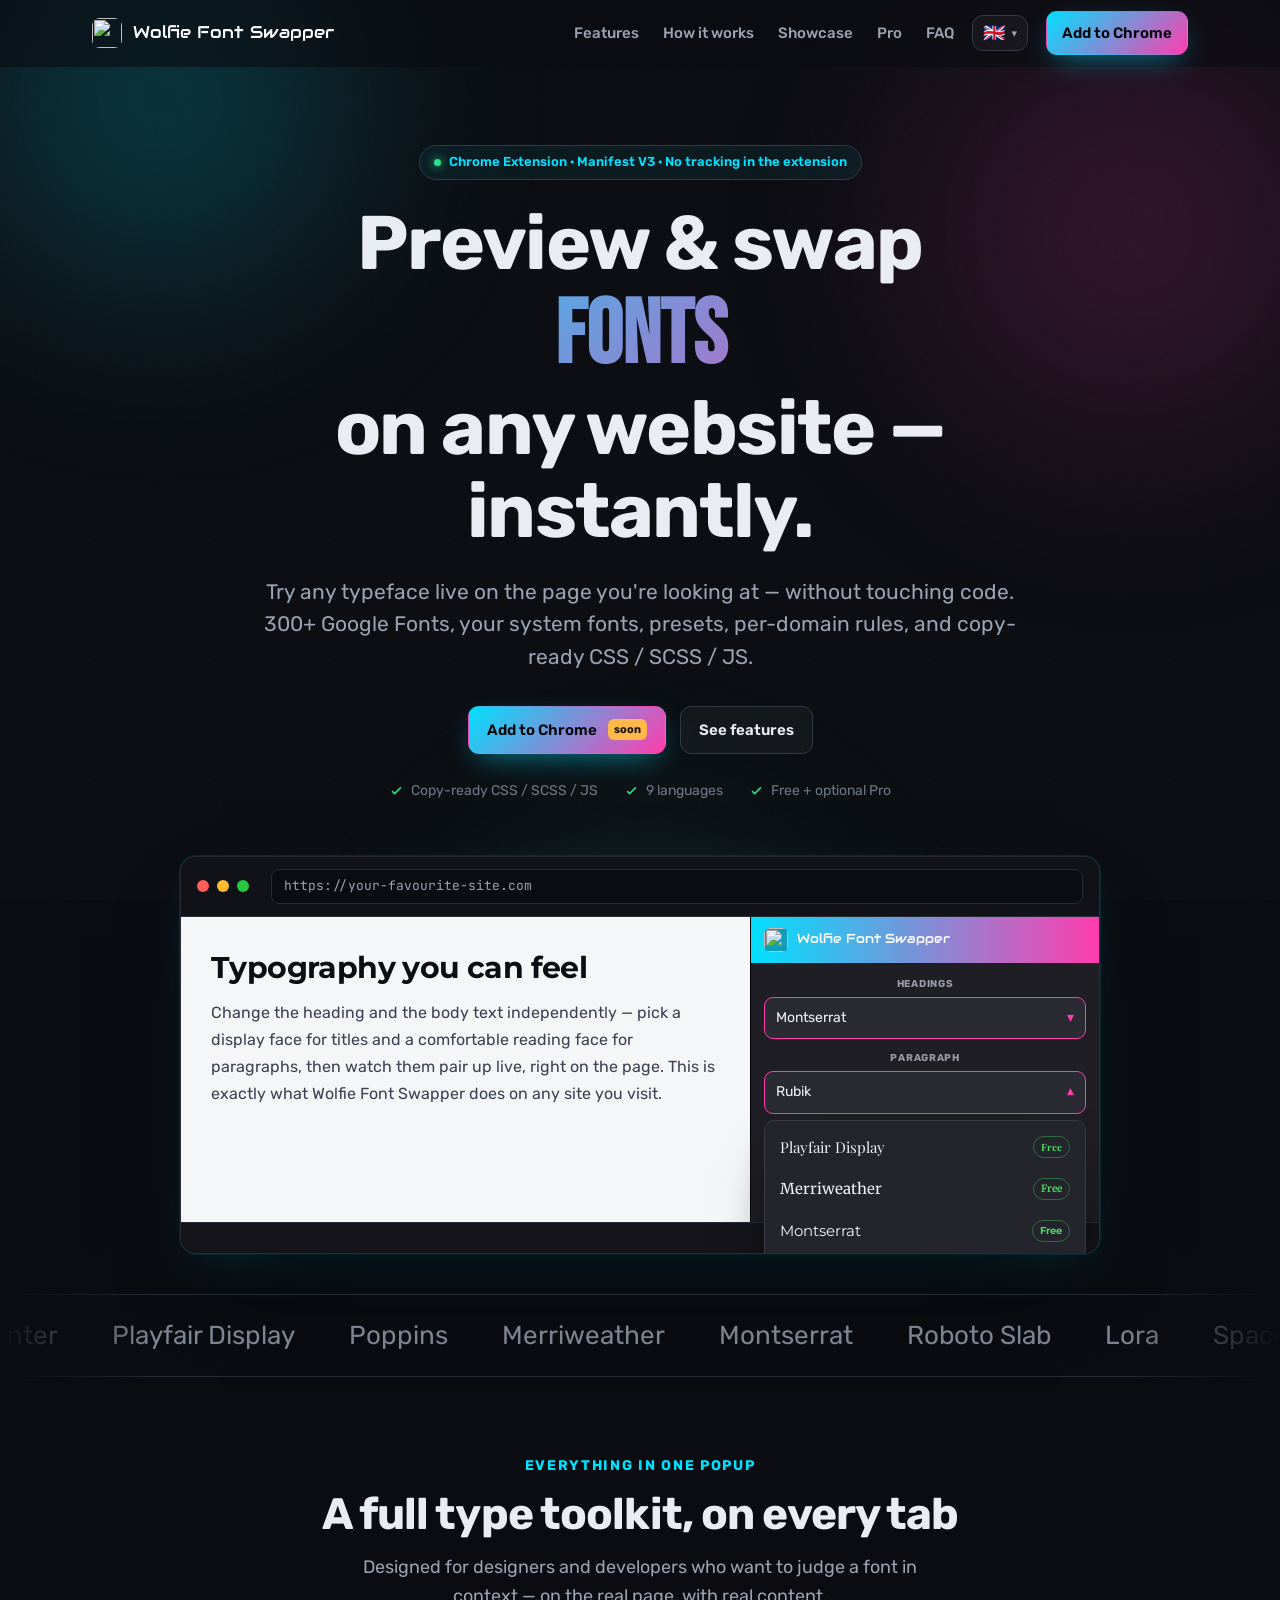
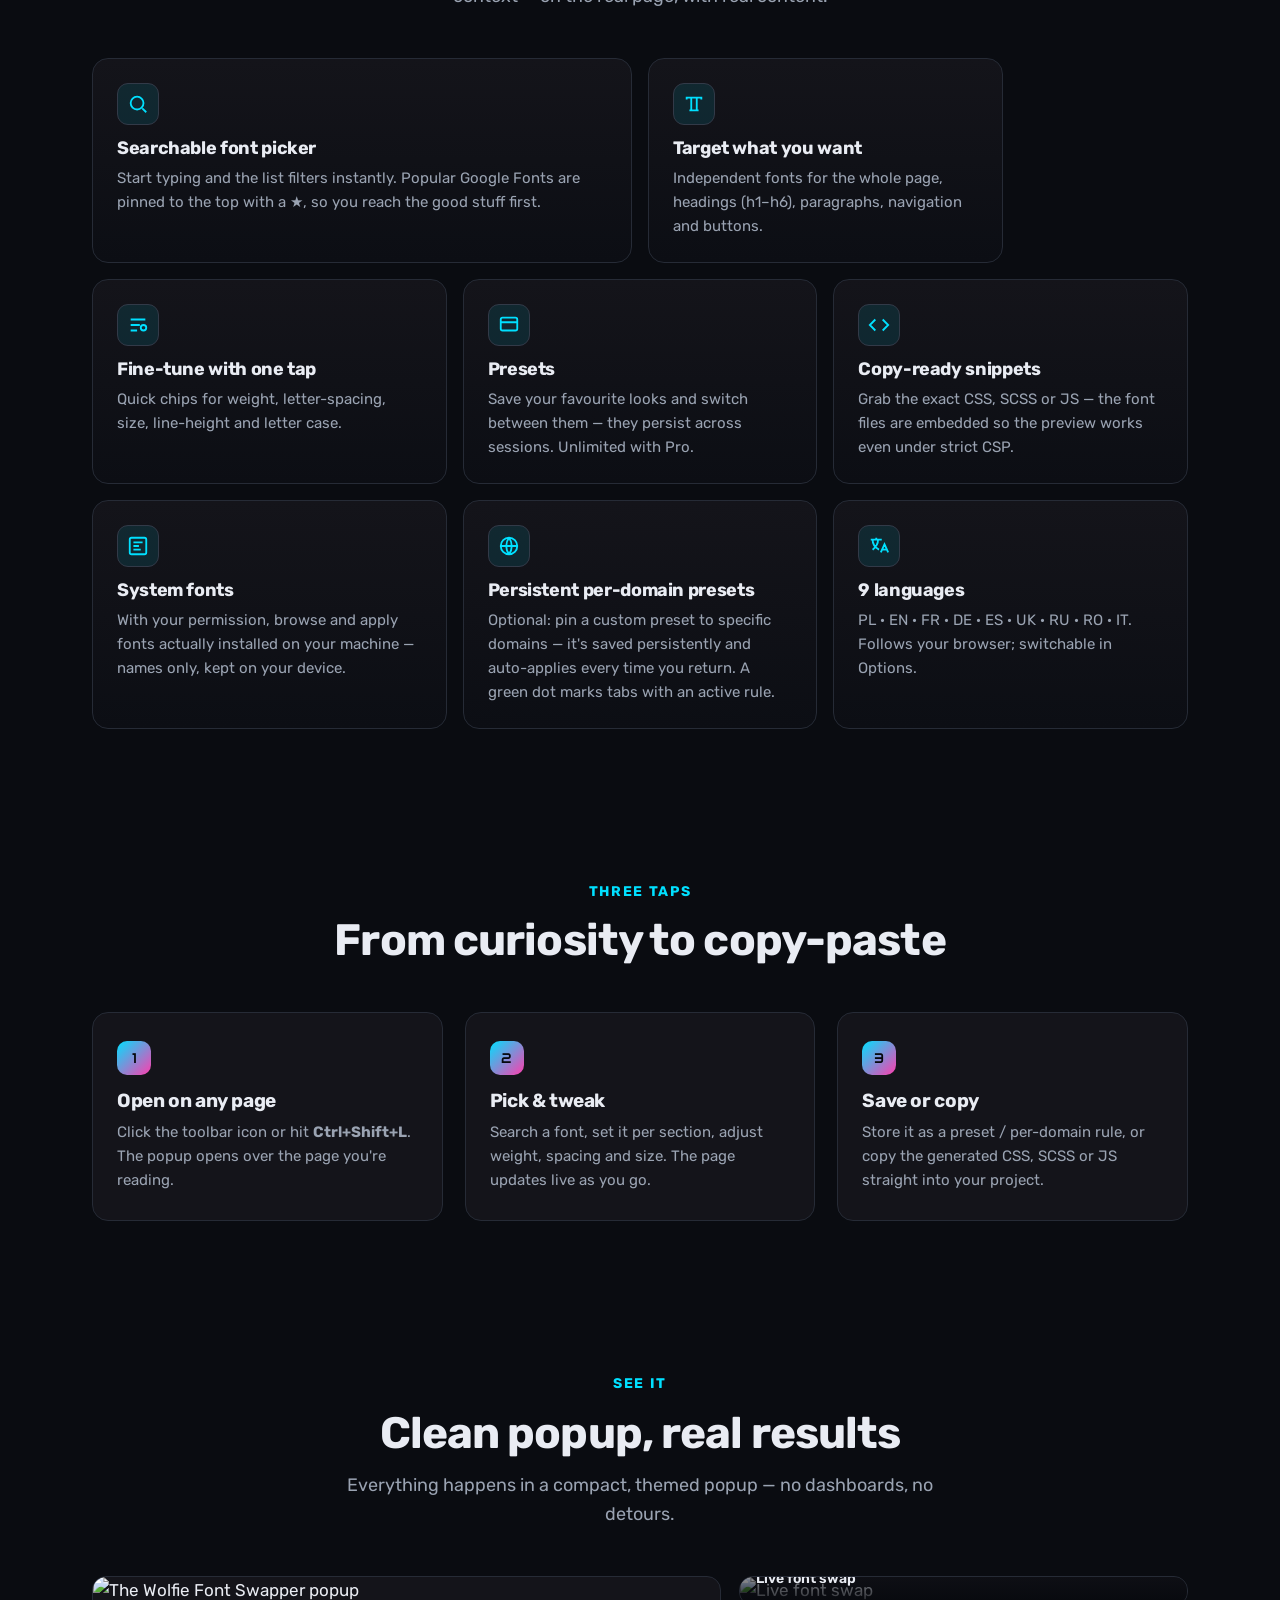
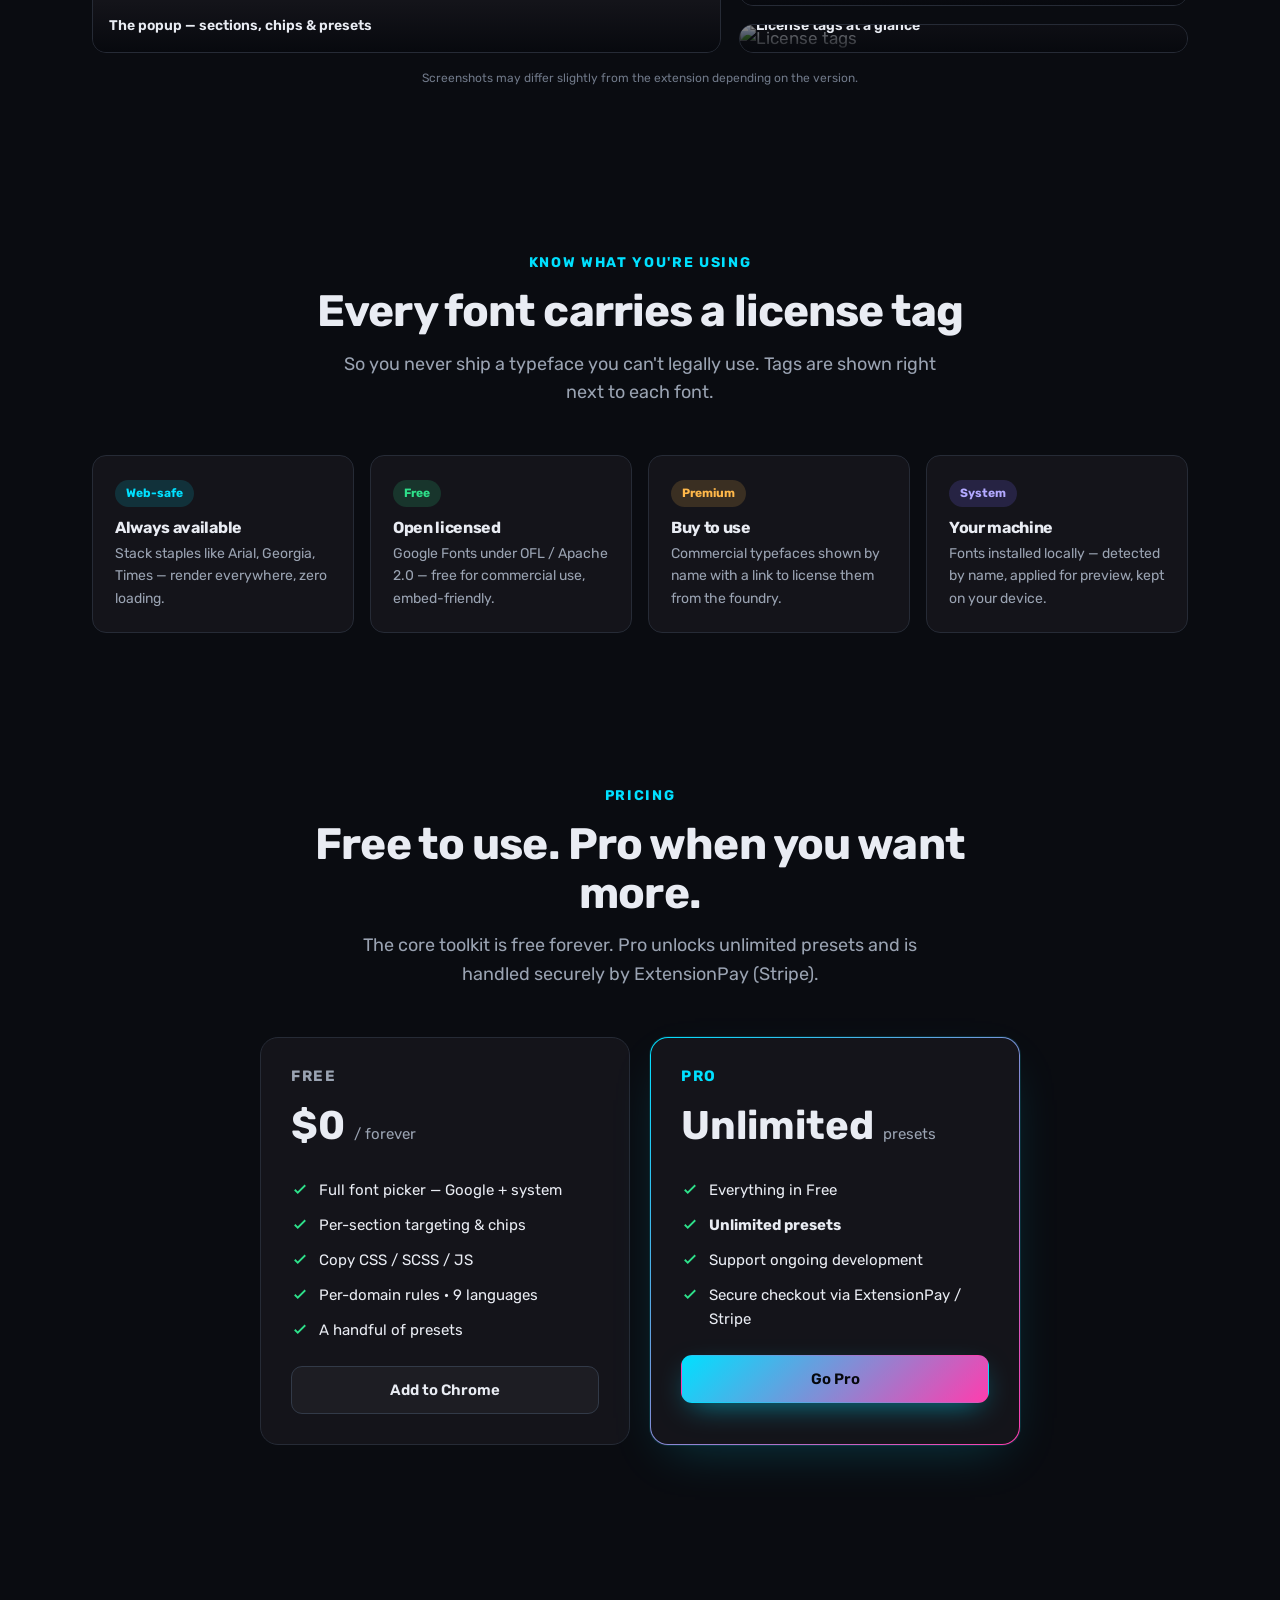
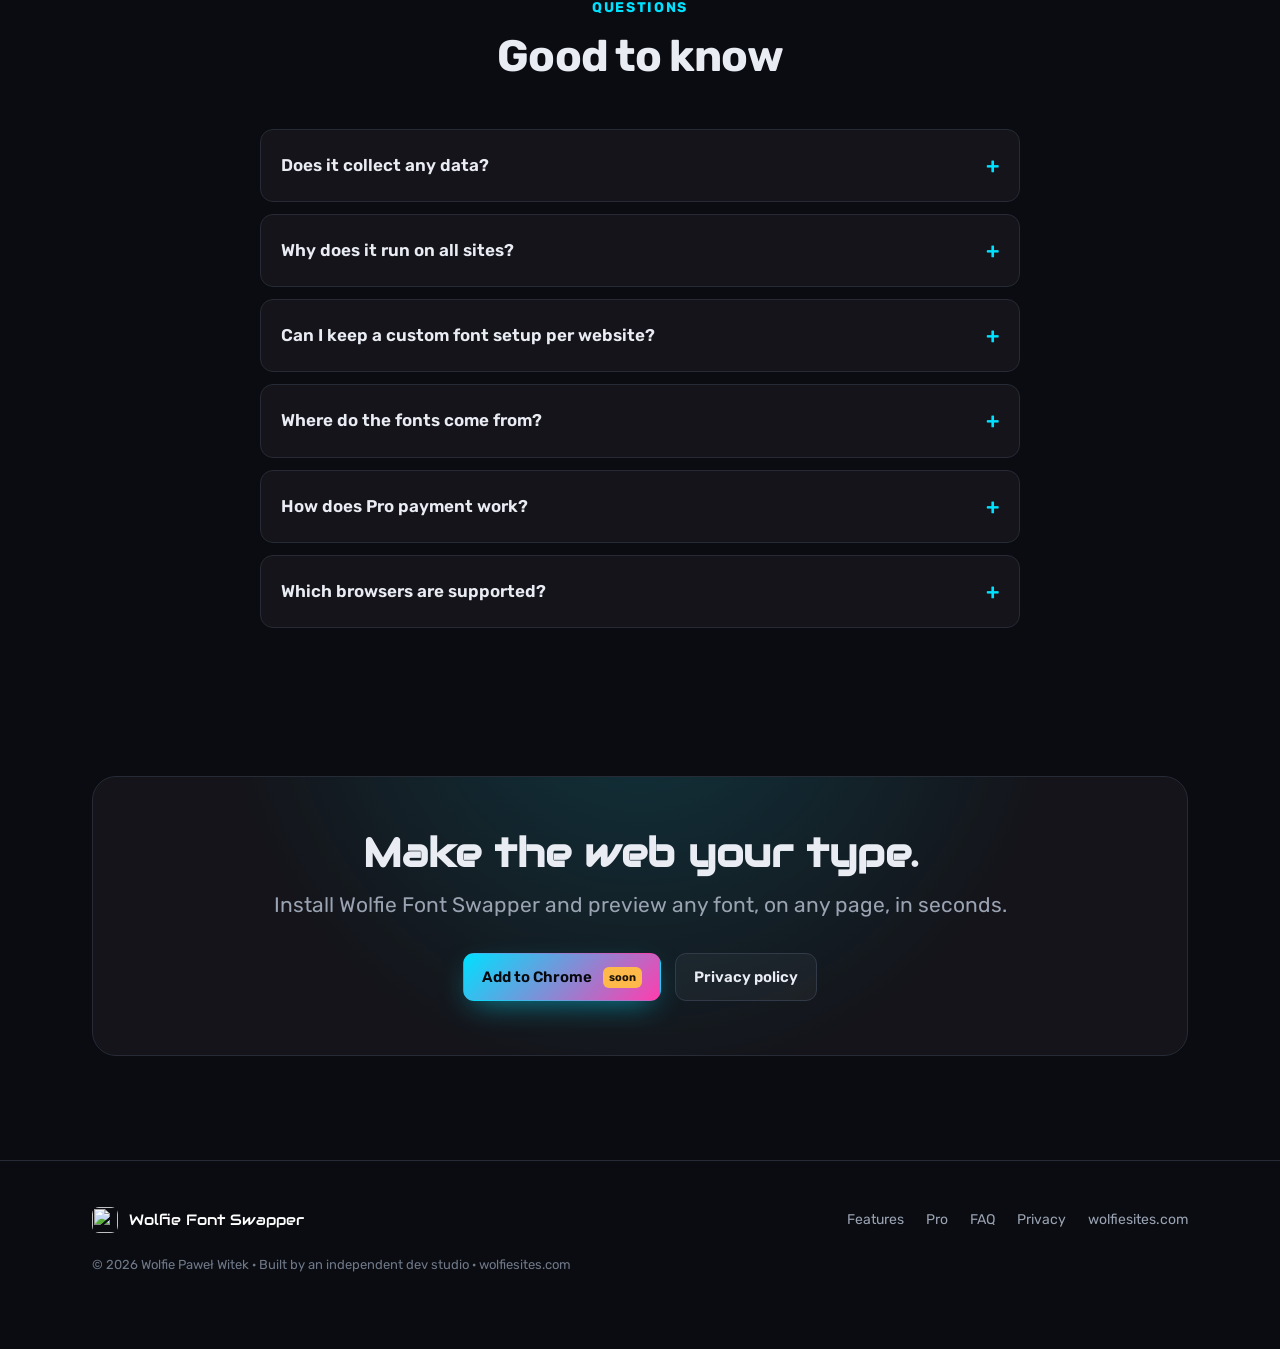
==== store/site/index.html @ 743997f7 "Strona wfs.wolfiesites.com: i18n 9 jezykow + SEO per-jezyk + policy i18n - store/site: foldery per-j" ====
<!doctype html>
<html lang="en">
<head>
<meta charset="utf-8">
<meta name="viewport" content="width=device-width, initial-scale=1">
<meta name="theme-color" content="#0a0c11">
<title>Wolfie Font Swapper — preview &amp; swap fonts on any page</title>
<meta name="description" content="A Chrome extension to preview and swap fonts live on any website — Google Fonts + system fonts, presets, per-domain rules, and copyable CSS/SCSS/JS. No tracking.">
<meta name="robots" content="index,follow">
<link rel="icon" href="/favicon.ico" sizes="any">
<link rel="icon" type="image/png" sizes="32x32" href="/favicon-32x32.png">
<link rel="icon" type="image/png" sizes="16x16" href="/favicon-16x16.png">
<link rel="apple-touch-icon" href="/apple-touch-icon.png">

<!-- Open Graph -->
<meta property="og:type" content="website">
<meta property="og:title" content="Wolfie Font Swapper — preview &amp; swap fonts on any page">
<meta property="og:description" content="A Chrome extension to preview and swap fonts live on any website — Google Fonts + system fonts, presets, per-domain rules, and copyable CSS/SCSS/JS. No tracking.">
<meta property="og:image" content="/assets/shot-popup.png">
<meta property="og:url" content="https://wfs.wolfiesites.com/">

<link rel="preconnect" href="https://fonts.googleapis.com">
<link rel="preconnect" href="https://fonts.gstatic.com" crossorigin>
<link href="https://fonts.googleapis.com/css2?family=Audiowide&family=Rubik:wght@300;400;500;600;700&family=JetBrains+Mono:wght@400;600&family=Playfair+Display:ital,wght@0,600;1,600&family=Montserrat:wght@600&family=Poppins:wght@600&family=Bebas+Neue&family=Lobster&family=Merriweather:ital@1&family=Space+Grotesk:wght@600&display=swap" rel="stylesheet">

<style>
:root{
  --bg:#0a0c11; --bg2:#0c0e14; --surface:#14141a; --surface2:#181b22;
  --border:#262b36; --border2:#323a48;
  --text:#e9ecf3; --muted:#9aa3b2; --muted2:#6f7888;
  --cyan:#00e0ff; --pink:#ff3dae; --violet:#7a6cff; --green:#2ee08a; --amber:#ffb84a; --red:#ff6b6b;
  --radius:16px; --maxw:1140px;
  --glow:0 0 0 1px rgba(0,224,255,.12), 0 18px 50px -20px rgba(0,224,255,.25);
}
*{box-sizing:border-box}
html{scroll-behavior:smooth}
body{
  margin:0; background:var(--bg); color:var(--text);
  font-family:"Rubik","Segoe UI",system-ui,sans-serif; font-size:17px; line-height:1.6;
  -webkit-font-smoothing:antialiased; overflow-x:hidden;
}
a{color:var(--cyan); text-decoration:none}
h1,h2,h3{line-height:1.1; margin:0; letter-spacing:-.02em}
.display{font-family:"Audiowide","Rubik",system-ui,sans-serif; letter-spacing:0}
.wrap{max-width:var(--maxw); margin:0 auto; padding:0 22px}
.muted{color:var(--muted)}
.center{text-align:center}

/* animated background */
.bg-fx{position:fixed; inset:0; z-index:-2; overflow:hidden; pointer-events:none}
.blob{position:absolute; border-radius:50%; filter:blur(90px); opacity:.5; animation:float 18s ease-in-out infinite}
.blob.a{width:560px;height:560px;background:radial-gradient(circle,rgba(0,224,255,.55),transparent 70%);top:-180px;left:-120px}
.blob.b{width:620px;height:620px;background:radial-gradient(circle,rgba(255,61,174,.45),transparent 70%);top:-80px;right:-160px;animation-delay:-6s}
.blob.c{width:520px;height:520px;background:radial-gradient(circle,rgba(46,224,138,.32),transparent 70%);top:760px;left:30%;animation-delay:-11s}
@keyframes float{0%,100%{transform:translate(0,0) scale(1)}33%{transform:translate(40px,30px) scale(1.08)}66%{transform:translate(-30px,20px) scale(.95)}}
.grain{position:fixed;inset:0;z-index:-1;pointer-events:none;opacity:.035;
  background-image:url("data:image/svg+xml,%3Csvg xmlns='http://www.w3.org/2000/svg' width='120' height='120'%3E%3Cfilter id='n'%3E%3CfeTurbulence type='fractalNoise' baseFrequency='.85' numOctaves='3'/%3E%3C/filter%3E%3Crect width='100%25' height='100%25' filter='url(%23n)'/%3E%3C/svg%3E")}

/* nav */
header.nav{position:sticky;top:0;z-index:50;backdrop-filter:blur(14px);
  background:rgba(10,12,17,.6);border-bottom:1px solid transparent;transition:border-color .3s,background .3s}
header.nav.scrolled{border-color:var(--border);background:rgba(10,12,17,.82)}
.nav-in{display:flex;align-items:center;gap:18px;height:66px}
.brand{display:flex;align-items:center;gap:11px;font-family:"Audiowide";font-size:17px;color:#fff}
.brand img{width:30px;height:30px;border-radius:8px}
.nav-links{display:flex;gap:24px;margin-left:auto}
.nav-links a{color:var(--muted);font-size:15px;font-weight:500;transition:color .2s}
.nav-links a:hover{color:#fff}
.btn{display:inline-flex;align-items:center;gap:9px;border-radius:11px;padding:11px 18px;font:inherit;
  font-weight:600;font-size:15px;cursor:pointer;border:1px solid transparent;transition:transform .15s,box-shadow .2s,background .2s;white-space:nowrap}
.btn:active{transform:translateY(1px)}
.btn-primary{background:linear-gradient(135deg,var(--cyan),var(--pink));color:#06080d;
  box-shadow:0 10px 30px -10px rgba(0,224,255,.6)}
.btn-primary:hover{box-shadow:0 14px 38px -10px rgba(0,224,255,.85);transform:translateY(-1px)}
.btn-ghost{background:rgba(255,255,255,.04);border-color:var(--border2);color:var(--text)}
.btn-ghost:hover{background:rgba(255,255,255,.08);border-color:var(--cyan)}
.nav .btn{padding:9px 15px}
@media(max-width:780px){.nav-links{display:none}}

/* hero */
.hero{padding:78px 0 40px;text-align:center}
.pill{display:inline-flex;align-items:center;gap:8px;border:1px solid var(--border2);
  background:rgba(0,224,255,.06);color:var(--cyan);border-radius:999px;padding:6px 14px;font-size:13px;font-weight:600}
.pill .dot{width:7px;height:7px;border-radius:50%;background:var(--green);box-shadow:0 0 10px var(--green)}
h1.title{font-size:clamp(38px,7vw,76px);font-weight:700;margin:22px auto 0;max-width:16ch}
.swap{display:block;background:linear-gradient(135deg,var(--cyan),var(--pink));
  -webkit-background-clip:text;background-clip:text;color:transparent;
  transition:opacity .25s,transform .25s;line-height:1.05;min-height:1.05em;
  font-size:1.18em;padding:.04em 0}
.swap.out{opacity:0;transform:translateY(8px)}
.lead{font-size:clamp(17px,2.3vw,21px);color:var(--muted);max-width:60ch;margin:22px auto 0;line-height:1.55}
.cta-row{display:flex;gap:14px;justify-content:center;flex-wrap:wrap;margin-top:32px}
.trust{display:flex;gap:8px 26px;justify-content:center;flex-wrap:wrap;margin-top:26px;color:var(--muted2);font-size:14px}
.trust span{display:inline-flex;align-items:center;gap:7px}
.trust svg{width:15px;height:15px;color:var(--green)}
.soon{font-size:11px;font-weight:700;background:var(--amber);color:#1a1206;border-radius:6px;padding:2px 6px;margin-left:2px}

/* browser mockup */
.mock{max-width:920px;margin:54px auto 0;border:1px solid var(--border);border-radius:16px;overflow:hidden;
  background:var(--surface);box-shadow:0 40px 90px -40px rgba(0,0,0,.9), var(--glow)}
.mock-bar{display:flex;align-items:center;gap:8px;padding:12px 16px;background:#101218;border-bottom:1px solid var(--border)}
.mock-bar i{width:12px;height:12px;border-radius:50%;display:inline-block}
.mock-bar i:nth-child(1){background:#ff5f57}.mock-bar i:nth-child(2){background:#febc2e}.mock-bar i:nth-child(3){background:#28c840}
.mock-bar .url{margin-left:14px;flex:1;background:#0a0c11;border:1px solid var(--border);border-radius:8px;
  padding:6px 12px;color:var(--muted);font-size:13px;font-family:"JetBrains Mono",monospace;text-align:left}
.mock img{display:block;width:100%;height:auto}

/* sections */
section{padding:74px 0;position:relative}
.eyebrow{color:var(--cyan);font-weight:700;font-size:14px;letter-spacing:.12em;text-transform:uppercase}
.h2{font-size:clamp(28px,4.4vw,44px);font-weight:700;margin-top:12px}
.sub{color:var(--muted);font-size:18px;max-width:56ch;margin:14px auto 0}
.sec-head{text-align:center;max-width:720px;margin:0 auto 48px}

/* marquee */
.marquee{overflow:hidden;border-block:1px solid var(--border);padding:20px 0;
  -webkit-mask-image:linear-gradient(90deg,transparent,#000 12%,#000 88%,transparent);mask-image:linear-gradient(90deg,transparent,#000 12%,#000 88%,transparent)}
.marquee-track{display:flex;gap:54px;width:max-content;animation:scroll 32s linear infinite}
.marquee:hover .marquee-track{animation-play-state:paused}
.marquee-track span{font-size:26px;color:var(--muted);white-space:nowrap;opacity:.8}
@keyframes scroll{to{transform:translateX(-50%)}}

/* bento */
.bento{display:grid;grid-template-columns:repeat(6,1fr);gap:16px}
.card{background:linear-gradient(180deg,var(--surface),var(--bg2));border:1px solid var(--border);
  border-radius:var(--radius);padding:24px;position:relative;overflow:hidden;transition:border-color .25s,transform .25s}
.card::before{content:"";position:absolute;inset:0;border-radius:inherit;opacity:0;transition:opacity .3s;
  background:radial-gradient(380px circle at var(--mx,50%) var(--my,50%),rgba(0,224,255,.10),transparent 60%)}
.card:hover{border-color:var(--border2);transform:translateY(-3px)}
.card:hover::before{opacity:1}
.card .ic{width:42px;height:42px;border-radius:11px;display:flex;align-items:center;justify-content:center;
  background:rgba(0,224,255,.10);border:1px solid var(--border2);margin-bottom:14px}
.card .ic svg{width:22px;height:22px;color:var(--cyan)}
.card h3{font-size:18px;margin-bottom:7px}
.card p{color:var(--muted);font-size:15px;margin:0}
.card.lg{grid-column:span 3}.card.md{grid-column:span 2}.card.sm{grid-column:span 2}
@media(max-width:900px){.bento{grid-template-columns:repeat(2,1fr)}.card.lg,.card.md,.card.sm{grid-column:span 1}}
@media(max-width:560px){.bento{grid-template-columns:1fr}.card.lg,.card.md,.card.sm{grid-column:span 1}}

/* steps */
.steps{display:grid;grid-template-columns:repeat(3,1fr);gap:22px;counter-reset:s}
.step{background:var(--surface);border:1px solid var(--border);border-radius:var(--radius);padding:28px 24px;position:relative}
.step .n{font-family:"Audiowide";font-size:14px;color:#06080d;background:linear-gradient(135deg,var(--cyan),var(--pink));
  width:34px;height:34px;border-radius:10px;display:flex;align-items:center;justify-content:center;margin-bottom:16px}
.step h3{font-size:19px;margin-bottom:8px}.step p{color:var(--muted);margin:0;font-size:15px}
@media(max-width:780px){.steps{grid-template-columns:1fr}}

/* showcase */
.gallery{display:grid;grid-template-columns:1.4fr 1fr;gap:18px}
.shot{border:1px solid var(--border);border-radius:14px;overflow:hidden;background:var(--surface);position:relative;cursor:zoom-in}
.shot img{display:block;width:100%;height:100%;object-fit:cover;transition:transform .5s}
.shot:hover img{transform:scale(1.03)}
.shot .cap{position:absolute;left:0;right:0;bottom:0;padding:14px 16px;font-size:14px;font-weight:600;
  background:linear-gradient(0deg,rgba(6,8,13,.92),transparent)}
.gal-col{display:grid;gap:18px}
@media(max-width:780px){.gallery{grid-template-columns:1fr}}

/* interactive hero demo: page (left) + faux extension popup (right) */
.demo2{display:grid;grid-template-columns:1.55fr .95fr;background:#fff;min-height:300px}
.demo-page{background:#f5f6f8;color:#11131a;padding:34px 30px;text-align:left}
.demo-h{font-size:30px;line-height:1.16;margin:0 0 13px;color:#0c0e14;transition:font-family .2s ease}
.demo-p{font-size:16px;line-height:1.7;color:#3a4150;margin:0;transition:font-family .2s ease}
/* faux popup — extension palette (pink #ff3dae primary + cyan) */
.demo-pop{--pp:#ff3dae;--pc:#00e0ff;background:#1e1e24;color:#f2f2f5;display:flex;flex-direction:column;border-left:1px solid #000}
.dp-head{display:flex;align-items:center;gap:9px;font-family:"Audiowide",sans-serif;font-size:13px;color:#fff;
  padding:11px 13px;background:linear-gradient(90deg,var(--pc),var(--pp))}
.dp-head img{width:24px;height:24px;border-radius:6px;background:rgba(0,0,0,.25)}
.dp-body{padding:13px;display:grid;gap:11px}
.dp-field{display:grid;gap:5px}
.dp-label{font-size:10px;font-weight:700;letter-spacing:.07em;color:#9a9aa8;text-transform:uppercase}
.dd{position:relative}
.dd-btn{width:100%;display:flex;align-items:center;justify-content:space-between;gap:8px;background:#2a2a33;
  border:1px solid var(--pp);color:#f2f2f5;border-radius:9px;padding:9px 11px;font:inherit;font-size:14px;cursor:pointer;text-align:left}
.dd-chev{color:var(--pp);transition:transform .28s ease;flex:none}
.dd.open .dd-chev{transform:rotate(180deg)}
.dd-list{position:absolute;left:0;right:0;top:calc(100% + 6px);z-index:6;list-style:none;margin:0;padding:5px;
  background:#24242c;border:1px solid #3c3c47;border-radius:10px;max-height:0;opacity:0;overflow:hidden;
  transform:translateY(-6px) scaleY(.96);transform-origin:top;
  transition:max-height .32s cubic-bezier(.2,.7,.2,1),opacity .22s ease,transform .28s cubic-bezier(.2,.7,.2,1);
  pointer-events:none;box-shadow:0 24px 50px -20px #000}
.dd.open .dd-list{max-height:268px;opacity:1;transform:none;overflow:auto;pointer-events:auto}
.dd-item{display:flex;align-items:center;justify-content:space-between;gap:8px;padding:8px 9px;border-radius:7px;
  font-size:15px;color:#f2f2f5;cursor:pointer;border:1px solid transparent;transition:background .15s,border-color .15s}
.dd-item:hover{background:#2f2f39}
.dd-item.sel{border-color:var(--pp);background:#321f2a}
.dd-tag{font-size:10px;font-weight:700;border-radius:999px;padding:2px 7px;border:1px solid;flex:none}
.dd-tag.free,.dd-tag.websafe{color:#4cd964;border-color:#2e6b3e}
.dd-tag.premium,.dd-tag.system{color:#ffb84a;border-color:#6a5a1e}
.dp-chips{display:flex;gap:6px;flex-wrap:wrap}
.dp-chip{font-size:12px;color:#9a9aa8;background:#34343f;border:1px solid #3c3c47;border-radius:12px;padding:4px 10px}
.dp-chip.on{color:var(--pp);border-color:var(--pp)}
.dp-copy{margin-top:2px;background:var(--pp);color:#fff;border:none;border-radius:9px;padding:10px;font:inherit;font-weight:600;font-size:14px;cursor:pointer;transition:filter .2s}
.dp-copy:hover{filter:brightness(1.08)}
@media(max-width:680px){.demo2{grid-template-columns:1fr}.demo-pop{border-left:none;border-top:1px solid #000}.demo-h{font-size:25px}}
.mock-note{background:var(--surface);border-top:1px solid var(--border);color:var(--muted2);font-size:11px;text-align:right;padding:6px 13px}
.shot-note{color:var(--muted2);font-size:12px;text-align:center;margin-top:16px}

/* back-to-top */
.to-top{position:fixed;right:18px;bottom:18px;z-index:90;width:46px;height:46px;border-radius:50%;
  border:1px solid var(--border2);background:rgba(20,20,26,.82);backdrop-filter:blur(8px);color:var(--cyan);
  font-size:22px;line-height:1;cursor:pointer;align-items:center;justify-content:center;display:none;
  box-shadow:0 12px 30px -12px #000;transition:transform .2s,background .2s,border-color .2s}
.to-top:hover{transform:translateY(-2px);border-color:var(--cyan);background:rgba(20,20,26,.96)}
.to-top.show{display:flex}

/* lightbox */
.lightbox{position:fixed;inset:0;z-index:100;display:none;align-items:center;justify-content:center;
  background:rgba(6,8,13,.86);backdrop-filter:blur(8px);padding:28px;cursor:zoom-out}
.lightbox.open{display:flex;animation:lbin .25s ease}
@keyframes lbin{from{opacity:0}to{opacity:1}}
.lightbox img{max-width:min(1100px,94vw);max-height:90vh;border-radius:14px;border:1px solid var(--border2);box-shadow:0 40px 100px -30px #000}
.lightbox .x{position:absolute;top:20px;right:24px;width:42px;height:42px;border-radius:11px;border:1px solid var(--border2);
  background:rgba(255,255,255,.06);color:#fff;font-size:24px;line-height:1;cursor:pointer;display:flex;align-items:center;justify-content:center}
.lightbox .x:hover{background:rgba(255,255,255,.12);border-color:var(--cyan)}

/* tags */
.tags{display:grid;grid-template-columns:repeat(4,1fr);gap:16px}
.tag{border:1px solid var(--border);border-radius:14px;padding:22px;background:var(--surface)}
.tag .chip{display:inline-block;font-size:12px;font-weight:700;border-radius:999px;padding:4px 11px;margin-bottom:12px}
.tag.web .chip{background:rgba(0,224,255,.14);color:var(--cyan)}
.tag.free .chip{background:rgba(46,224,138,.16);color:var(--green)}
.tag.prem .chip{background:rgba(255,184,74,.16);color:var(--amber)}
.tag.sys .chip{background:rgba(122,108,255,.18);color:#b3a9ff}
.tag h3{font-size:16px;margin-bottom:6px}.tag p{color:var(--muted);font-size:14px;margin:0}
@media(max-width:780px){.tags{grid-template-columns:repeat(2,1fr)}}
@media(max-width:440px){.tags{grid-template-columns:1fr}}

/* pricing */
.price{display:grid;grid-template-columns:1fr 1fr;gap:20px;max-width:760px;margin:0 auto}
.plan{border:1px solid var(--border);border-radius:18px;padding:30px;background:var(--surface)}
.plan.pro{border-color:transparent;background:
  linear-gradient(var(--surface),var(--surface)) padding-box,
  linear-gradient(135deg,var(--cyan),var(--pink)) border-box;box-shadow:var(--glow)}
.plan h3{font-size:15px;letter-spacing:.1em;text-transform:uppercase;color:var(--muted)}
.plan .amt{font-size:40px;font-weight:700;margin:10px 0 4px}
.plan .amt small{font-size:15px;color:var(--muted);font-weight:400}
.plan ul{list-style:none;padding:0;margin:20px 0 24px;display:grid;gap:11px}
.plan li{display:flex;gap:10px;align-items:flex-start;color:var(--text);font-size:15px}
.plan li svg{width:18px;height:18px;color:var(--green);flex:none;margin-top:2px}
.plan li.off{color:var(--muted2)}.plan li.off svg{color:var(--muted2)}
@media(max-width:640px){.price{grid-template-columns:1fr}}

/* faq */
.faq{max-width:760px;margin:0 auto;display:grid;gap:12px}
details{border:1px solid var(--border);border-radius:13px;background:var(--surface);overflow:hidden}
details[open]{border-color:var(--border2)}
summary{cursor:pointer;padding:18px 20px;font-weight:600;list-style:none;display:flex;justify-content:space-between;align-items:center;gap:12px}
summary::-webkit-details-marker{display:none}
summary .pl{color:var(--cyan);font-size:22px;transition:transform .25s;flex:none}
details[open] summary .pl{transform:rotate(45deg)}
details .body{padding:0 20px 18px;color:var(--muted);font-size:15px}

/* cta band */
.band{border:1px solid var(--border);border-radius:24px;padding:54px 32px;text-align:center;position:relative;overflow:hidden;
  background:radial-gradient(700px circle at 50% -40%,rgba(0,224,255,.16),transparent 60%),var(--surface)}
.band h2{font-size:clamp(26px,4vw,40px)}
.band .lead{margin-top:14px}

/* footer */
footer{border-top:1px solid var(--border);padding:46px 0 60px;margin-top:30px}
.foot{display:flex;justify-content:space-between;gap:24px;flex-wrap:wrap;align-items:center}
.foot .brand{font-size:15px}
.foot-links{display:flex;gap:22px;flex-wrap:wrap}
.foot-links a{color:var(--muted);font-size:14px}.foot-links a:hover{color:#fff}
.copy{color:var(--muted2);font-size:13px;margin-top:22px}

/* reveal */
.reveal{opacity:0;transform:translateY(26px);transition:opacity .7s cubic-bezier(.2,.7,.2,1),transform .7s cubic-bezier(.2,.7,.2,1)}
.reveal.in{opacity:1;transform:none}
@media(prefers-reduced-motion:reduce){.reveal{opacity:1;transform:none}.blob,.marquee-track{animation:none}}

/* language flag dropdown */
.lang{position:relative;flex:none}
.lang-btn{display:inline-flex;align-items:center;gap:6px;background:rgba(255,255,255,.04);border:1px solid var(--border2);border-radius:11px;padding:8px 10px;cursor:pointer;color:var(--text);font:inherit;line-height:1}
.lang-btn:hover{border-color:var(--cyan)}
.lang-flag{font-size:18px;line-height:1}
.lang-chev{color:var(--muted);font-size:11px}
.lang-menu{position:absolute;right:0;top:calc(100% + 8px);z-index:70;list-style:none;margin:0;padding:6px;background:var(--surface);border:1px solid var(--border2);border-radius:12px;min-width:172px;box-shadow:0 24px 60px -24px #000;display:none;max-height:70vh;overflow:auto}
.lang-menu.open{display:block}
.lang-item{display:flex;align-items:center;gap:10px;padding:8px 10px;border-radius:8px;cursor:pointer;color:var(--text);font-size:14px;white-space:nowrap}
.lang-item:hover{background:rgba(255,255,255,.06)}
.lang-item.sel{color:var(--cyan)}
.lang-item .lf{font-size:18px;line-height:1}
</style>
<!--wfs:i18n-->
<link rel="canonical" href="https://wfs.wolfiesites.com/">
<link rel="alternate" hreflang="en" href="https://wfs.wolfiesites.com/">
<link rel="alternate" hreflang="pl" href="https://wfs.wolfiesites.com/pl/">
<link rel="alternate" hreflang="fr" href="https://wfs.wolfiesites.com/fr/">
<link rel="alternate" hreflang="de" href="https://wfs.wolfiesites.com/de/">
<link rel="alternate" hreflang="es" href="https://wfs.wolfiesites.com/es/">
<link rel="alternate" hreflang="uk" href="https://wfs.wolfiesites.com/uk/">
<link rel="alternate" hreflang="ru" href="https://wfs.wolfiesites.com/ru/">
<link rel="alternate" hreflang="ro" href="https://wfs.wolfiesites.com/ro/">
<link rel="alternate" hreflang="it" href="https://wfs.wolfiesites.com/it/">
<link rel="alternate" hreflang="x-default" href="https://wfs.wolfiesites.com/">
<meta property="og:locale" content="en_US">
<!--/wfs:i18n-->
</head>
<body>
<div class="bg-fx"><div class="blob a"></div><div class="blob b"></div><div class="blob c"></div></div>
<div class="grain"></div>

<header class="nav" id="nav">
  <div class="wrap nav-in">
    <a class="brand" href="#top"><img src="/assets/logo.png" alt=""> Wolfie Font Swapper</a>
    <nav class="nav-links">
      <a href="#features" data-i18n="nav_features">Features</a>
      <a href="#how" data-i18n="nav_how">How it works</a>
      <a href="#showcase" data-i18n="nav_showcase">Showcase</a>
      <a href="#pricing" data-i18n="nav_pro">Pro</a>
      <a href="#faq" data-i18n="nav_faq">FAQ</a>
    </nav>
    <div class="lang" id="lang">
      <button class="lang-btn" id="langBtn" type="button" aria-haspopup="true" aria-expanded="false" aria-label="Language"><span class="lang-flag" id="langFlag">🇬🇧</span><span class="lang-chev">▾</span></button>
      <ul class="lang-menu" id="langMenu" role="menu"></ul>
    </div>
    <a class="btn btn-primary" href="#get" data-store data-i18n="cta_add">Add to Chrome</a>
  </div>
</header>

<main id="top">
<!-- HERO -->
<section class="hero">
  <div class="wrap">
    <span class="pill"><span class="dot"></span> <span data-i18n="hero_pill">Chrome Extension · Manifest V3 · No tracking in the extension</span></span>
    <h1 class="title"><span data-i18n="hero_t1">Preview &amp; swap</span><br><span class="swap display" id="swap">fonts</span><span data-i18n="hero_t2">on any website — instantly.</span></h1>
    <p class="lead" data-i18n="hero_lead">Try any typeface live on the page you're looking at — without touching code.
      300+ Google Fonts, your system fonts, presets, per-domain rules, and copy-ready CSS / SCSS / JS.</p>
    <div class="cta-row">
      <a class="btn btn-primary" href="#get" data-store><span data-i18n="cta_add">Add to Chrome</span> <span class="soon" data-i18n="cta_soon">soon</span></a>
      <a class="btn btn-ghost" href="#features" data-i18n="hero_see">See features</a>
    </div>
    <div class="trust">
      <span><svg viewBox="0 0 24 24" fill="none" stroke="currentColor" stroke-width="2.4"><path d="M5 13l4 4L19 7"/></svg> <span data-i18n="trust1">Copy-ready CSS / SCSS / JS</span></span>
      <span><svg viewBox="0 0 24 24" fill="none" stroke="currentColor" stroke-width="2.4"><path d="M5 13l4 4L19 7"/></svg> <span data-i18n="trust2">9 languages</span></span>
      <span><svg viewBox="0 0 24 24" fill="none" stroke="currentColor" stroke-width="2.4"><path d="M5 13l4 4L19 7"/></svg> <span data-i18n="trust3">Free + optional Pro</span></span>
    </div>

    <div class="mock reveal">
      <div class="mock-bar"><i></i><i></i><i></i><div class="url">https://your-favourite-site.com</div></div>
      <div class="demo2">
        <div class="demo-page">
          <h3 class="demo-h" id="demoH" data-i18n="demo_h">Typography you can feel</h3>
          <p class="demo-p" id="demoP" data-i18n="demo_p">Change the heading and the body text independently — pick a display face for titles and a comfortable reading face for paragraphs, then watch them pair up live, right on the page. This is exactly what Wolfie Font Swapper does on any site you visit.</p>
        </div>
        <aside class="demo-pop" id="demoPop" aria-label="Wolfie Font Swapper popup demo">
          <div class="dp-head"><img src="/assets/logo.png" alt=""> Wolfie Font Swapper</div>
          <div class="dp-body">
            <div class="dp-field">
              <span class="dp-label" data-i18n="dp_headings">Headings</span>
              <div class="dd" data-target="h">
                <button class="dd-btn" type="button"><span class="dd-val">Playfair Display</span><span class="dd-chev">▾</span></button>
                <ul class="dd-list"></ul>
              </div>
            </div>
            <div class="dp-field">
              <span class="dp-label" data-i18n="dp_paragraph">Paragraph</span>
              <div class="dd" data-target="p">
                <button class="dd-btn" type="button"><span class="dd-val">Merriweather</span><span class="dd-chev">▾</span></button>
                <ul class="dd-list"></ul>
              </div>
            </div>
            <div class="dp-chips"><span class="dp-chip on">Bold</span><span class="dp-chip">M</span><span class="dp-chip on">1.8</span><span class="dp-chip">Aa</span></div>
            <button class="dp-copy" type="button">⧉ Copy CSS</button>
          </div>
        </aside>
      </div>
      <div class="mock-note" data-i18n="mock_note">Mockup — the actual popup may vary slightly by version.</div>
    </div>
  </div>
</section>

<!-- MARQUEE -->
<div class="marquee reveal">
  <div class="marquee-track" id="marq"></div>
</div>

<!-- FEATURES -->
<section id="features">
  <div class="wrap">
    <div class="sec-head reveal">
      <span class="eyebrow" data-i18n="feat_eyebrow">Everything in one popup</span>
      <h2 class="h2" data-i18n="feat_h2">A full type toolkit, on every tab</h2>
      <p class="sub" data-i18n="feat_sub">Designed for designers and developers who want to judge a font in context — on the real page, with real content.</p>
    </div>
    <div class="bento">
      <div class="card lg reveal">
        <div class="ic"><svg viewBox="0 0 24 24" fill="none" stroke="currentColor" stroke-width="2"><circle cx="11" cy="11" r="7"/><path d="m21 21-4.3-4.3"/></svg></div>
        <h3 data-i18n="f1_t">Searchable font picker</h3>
        <p data-i18n="f1_d">Start typing and the list filters instantly. Popular Google Fonts are pinned to the top with a ★, so you reach the good stuff first.</p>
      </div>
      <div class="card sm reveal">
        <div class="ic"><svg viewBox="0 0 24 24" fill="none" stroke="currentColor" stroke-width="2"><path d="M4 7V5h16v2M9 5v14m6-14v14M7 19h10"/></svg></div>
        <h3 data-i18n="f2_t">Target what you want</h3>
        <p data-i18n="f2_d">Independent fonts for the whole page, headings (h1–h6), paragraphs, navigation and buttons.</p>
      </div>
      <div class="card md reveal">
        <div class="ic"><svg viewBox="0 0 24 24" fill="none" stroke="currentColor" stroke-width="2"><path d="M4 6h16M4 12h10M4 18h7"/><circle cx="18" cy="15" r="3"/></svg></div>
        <h3 data-i18n="f3_t">Fine-tune with one tap</h3>
        <p data-i18n="f3_d">Quick chips for weight, letter-spacing, size, line-height and letter case.</p>
      </div>
      <div class="card sm reveal">
        <div class="ic"><svg viewBox="0 0 24 24" fill="none" stroke="currentColor" stroke-width="2"><rect x="3" y="4" width="18" height="14" rx="2"/><path d="M3 9h18"/></svg></div>
        <h3 data-i18n="f4_t">Presets</h3>
        <p data-i18n="f4_d">Save your favourite looks and switch between them — they persist across sessions. Unlimited with Pro.</p>
      </div>
      <div class="card sm reveal">
        <div class="ic"><svg viewBox="0 0 24 24" fill="none" stroke="currentColor" stroke-width="2"><path d="m8 6-6 6 6 6M16 6l6 6-6 6"/></svg></div>
        <h3 data-i18n="f5_t">Copy-ready snippets</h3>
        <p data-i18n="f5_d">Grab the exact CSS, SCSS or JS — the font files are embedded so the preview works even under strict CSP.</p>
      </div>
      <div class="card md reveal">
        <div class="ic"><svg viewBox="0 0 24 24" fill="none" stroke="currentColor" stroke-width="2"><rect x="3" y="3" width="18" height="18" rx="2"/><path d="M7 8h10M7 12h6M7 16h8"/></svg></div>
        <h3 data-i18n="f6_t">System fonts</h3>
        <p data-i18n="f6_d">With your permission, browse and apply fonts actually installed on your machine — names only, kept on your device.</p>
      </div>
      <div class="card md reveal">
        <div class="ic"><svg viewBox="0 0 24 24" fill="none" stroke="currentColor" stroke-width="2"><circle cx="12" cy="12" r="9"/><path d="M3 12h18M12 3a15 15 0 0 1 0 18M12 3a15 15 0 0 0 0 18"/></svg></div>
        <h3 data-i18n="f7_t">Persistent per-domain presets</h3>
        <p data-i18n="f7_d">Optional: pin a custom preset to specific domains — it's saved persistently and auto-applies every time you return. A green dot marks tabs with an active rule.</p>
      </div>
      <div class="card sm reveal">
        <div class="ic"><svg viewBox="0 0 24 24" fill="none" stroke="currentColor" stroke-width="2"><path d="M3 5h12M9 3v2M5 5c0 6 3 9 7 11M11 5c0 5-2 8-6 11M14 19l4-9 4 9M15.5 16h5"/></svg></div>
        <h3 data-i18n="f8_t">9 languages</h3>
        <p data-i18n="f8_d">PL · EN · FR · DE · ES · UK · RU · RO · IT. Follows your browser; switchable in Options.</p>
      </div>
    </div>
  </div>
</section>

<!-- HOW -->
<section id="how">
  <div class="wrap">
    <div class="sec-head reveal">
      <span class="eyebrow" data-i18n="how_eyebrow">Three taps</span>
      <h2 class="h2" data-i18n="how_h2">From curiosity to copy-paste</h2>
    </div>
    <div class="steps">
      <div class="step reveal"><div class="n">1</div><h3 data-i18n="s1_t">Open on any page</h3><p data-i18n="s1_d">Click the toolbar icon or hit <b>Ctrl+Shift+L</b>. The popup opens over the page you're reading.</p></div>
      <div class="step reveal"><div class="n">2</div><h3 data-i18n="s2_t">Pick &amp; tweak</h3><p data-i18n="s2_d">Search a font, set it per section, adjust weight, spacing and size. The page updates live as you go.</p></div>
      <div class="step reveal"><div class="n">3</div><h3 data-i18n="s3_t">Save or copy</h3><p data-i18n="s3_d">Store it as a preset / per-domain rule, or copy the generated CSS, SCSS or JS straight into your project.</p></div>
    </div>
  </div>
</section>

<!-- SHOWCASE -->
<section id="showcase">
  <div class="wrap">
    <div class="sec-head reveal">
      <span class="eyebrow" data-i18n="sc_eyebrow">See it</span>
      <h2 class="h2" data-i18n="sc_h2">Clean popup, real results</h2>
      <p class="sub" data-i18n="sc_sub">Everything happens in a compact, themed popup — no dashboards, no detours.</p>
    </div>
    <div class="gallery">
      <div class="shot reveal"><img src="/assets/shot-popup.png" alt="The Wolfie Font Swapper popup"><div class="cap" data-i18n="cap1">The popup — sections, chips &amp; presets</div></div>
      <div class="gal-col">
        <div class="shot reveal"><img src="/assets/demo.gif" alt="Live font swap"><div class="cap" data-i18n="cap2">Live font swap</div></div>
        <div class="shot reveal"><img src="/assets/shot-tags.png" alt="License tags"><div class="cap" data-i18n="cap3">License tags at a glance</div></div>
      </div>
    </div>
    <p class="shot-note reveal" data-i18n="shot_note">Screenshots may differ slightly from the extension depending on the version.</p>
  </div>
</section>

<!-- TAGS -->
<section>
  <div class="wrap">
    <div class="sec-head reveal">
      <span class="eyebrow" data-i18n="tg_eyebrow">Know what you're using</span>
      <h2 class="h2" data-i18n="tg_h2">Every font carries a license tag</h2>
      <p class="sub" data-i18n="tg_sub">So you never ship a typeface you can't legally use. Tags are shown right next to each font.</p>
    </div>
    <div class="tags">
      <div class="tag web reveal"><span class="chip" data-i18n="tag1_chip">Web-safe</span><h3 data-i18n="tag1_t">Always available</h3><p data-i18n="tag1_d">Stack staples like Arial, Georgia, Times — render everywhere, zero loading.</p></div>
      <div class="tag free reveal"><span class="chip" data-i18n="tag2_chip">Free</span><h3 data-i18n="tag2_t">Open licensed</h3><p data-i18n="tag2_d">Google Fonts under OFL / Apache 2.0 — free for commercial use, embed-friendly.</p></div>
      <div class="tag prem reveal"><span class="chip" data-i18n="tag3_chip">Premium</span><h3 data-i18n="tag3_t">Buy to use</h3><p data-i18n="tag3_d">Commercial typefaces shown by name with a link to license them from the foundry.</p></div>
      <div class="tag sys reveal"><span class="chip" data-i18n="tag4_chip">System</span><h3 data-i18n="tag4_t">Your machine</h3><p data-i18n="tag4_d">Fonts installed locally — detected by name, applied for preview, kept on your device.</p></div>
    </div>
  </div>
</section>

<!-- PRICING -->
<section id="pricing">
  <div class="wrap">
    <div class="sec-head reveal">
      <span class="eyebrow" data-i18n="pr_eyebrow">Pricing</span>
      <h2 class="h2" data-i18n="pr_h2">Free to use. Pro when you want more.</h2>
      <p class="sub" data-i18n="pr_sub">The core toolkit is free forever. Pro unlocks unlimited presets and is handled securely by ExtensionPay (Stripe).</p>
    </div>
    <div class="price">
      <div class="plan reveal">
        <h3 data-i18n="free_h">Free</h3>
        <div class="amt">$0 <small data-i18n="free_amt_small">/ forever</small></div>
        <ul>
          <li><svg viewBox="0 0 24 24" fill="none" stroke="currentColor" stroke-width="2.4"><path d="M5 13l4 4L19 7"/></svg> <span data-i18n="free1">Full font picker — Google + system</span></li>
          <li><svg viewBox="0 0 24 24" fill="none" stroke="currentColor" stroke-width="2.4"><path d="M5 13l4 4L19 7"/></svg> <span data-i18n="free2">Per-section targeting &amp; chips</span></li>
          <li><svg viewBox="0 0 24 24" fill="none" stroke="currentColor" stroke-width="2.4"><path d="M5 13l4 4L19 7"/></svg> <span data-i18n="free3">Copy CSS / SCSS / JS</span></li>
          <li><svg viewBox="0 0 24 24" fill="none" stroke="currentColor" stroke-width="2.4"><path d="M5 13l4 4L19 7"/></svg> <span data-i18n="free4">Per-domain rules · 9 languages</span></li>
          <li><svg viewBox="0 0 24 24" fill="none" stroke="currentColor" stroke-width="2.4"><path d="M5 13l4 4L19 7"/></svg> <span data-i18n="free5">A handful of presets</span></li>
        </ul>
        <a class="btn btn-ghost" href="#get" data-store style="width:100%;justify-content:center" data-i18n="cta_add">Add to Chrome</a>
      </div>
      <div class="plan pro reveal">
        <h3 style="color:var(--cyan)" data-i18n="pro_h">Pro</h3>
        <div class="amt"><span data-i18n="pro_amt">Unlimited</span> <small data-i18n="pro_amt_small">presets</small></div>
        <ul>
          <li><svg viewBox="0 0 24 24" fill="none" stroke="currentColor" stroke-width="2.4"><path d="M5 13l4 4L19 7"/></svg> <span data-i18n="pro1">Everything in Free</span></li>
          <li><svg viewBox="0 0 24 24" fill="none" stroke="currentColor" stroke-width="2.4"><path d="M5 13l4 4L19 7"/></svg> <b data-i18n="pro2">Unlimited presets</b></li>
          <li><svg viewBox="0 0 24 24" fill="none" stroke="currentColor" stroke-width="2.4"><path d="M5 13l4 4L19 7"/></svg> <span data-i18n="pro3">Support ongoing development</span></li>
          <li><svg viewBox="0 0 24 24" fill="none" stroke="currentColor" stroke-width="2.4"><path d="M5 13l4 4L19 7"/></svg> <span data-i18n="pro4">Secure checkout via ExtensionPay / Stripe</span></li>
        </ul>
        <a class="btn btn-primary" href="#get" data-store style="width:100%;justify-content:center" data-i18n="pro_btn">Go Pro</a>
      </div>
    </div>
  </div>
</section>

<!-- FAQ -->
<section id="faq">
  <div class="wrap">
    <div class="sec-head reveal">
      <span class="eyebrow" data-i18n="faq_eyebrow">Questions</span>
      <h2 class="h2" data-i18n="faq_h2">Good to know</h2>
    </div>
    <div class="faq">
      <details class="reveal"><summary><span data-i18n="q1">Does it collect any data?</span> <span class="pl">+</span></summary><div class="body" data-i18n="a1">No. There's no analytics, no accounts and no server owned by us. Your selections, presets, per-domain rules and language are stored locally in your browser. See the <a href="/policy/">privacy policy</a>.</div></details>
      <details class="reveal"><summary><span data-i18n="q2">Why does it run on all sites?</span> <span class="pl">+</span></summary><div class="body" data-i18n="a2">So your saved per-domain font rules can auto-apply when you revisit a site, and so the popup opens on any page. It only reads the page's hostname to match your rules and injects CSS — it never reads or sends page content.</div></details>
      <details class="reveal"><summary><span data-i18n="q3">Can I keep a custom font setup per website?</span> <span class="pl">+</span></summary><div class="body" data-i18n="a3">Yes — it's optional. Pin a custom preset to specific domains and it's saved persistently, auto-applying every time you revisit those sites. A green dot on the toolbar icon shows when a domain rule is active; you can remove it anytime from the popup.</div></details>
      <details class="reveal"><summary><span data-i18n="q4">Where do the fonts come from?</span> <span class="pl">+</span></summary><div class="body" data-i18n="a4">Google Fonts are fetched from Google's public endpoints only when you preview them. System fonts are read by name (with your one-time permission) and stay on your device.</div></details>
      <details class="reveal"><summary><span data-i18n="q5">How does Pro payment work?</span> <span class="pl">+</span></summary><div class="body" data-i18n="a5">Pro is handled by ExtensionPay, which uses Stripe. Your email and payment details are processed on their servers — the developer never sees your card data. The free tier never contacts ExtensionPay.</div></details>
      <details class="reveal"><summary><span data-i18n="q6">Which browsers are supported?</span> <span class="pl">+</span></summary><div class="body" data-i18n="a6">Chrome and Chromium-based browsers (Edge, Brave, Opera) that support Manifest V3 extensions.</div></details>
    </div>
  </div>
</section>

<!-- CTA -->
<section id="get">
  <div class="wrap">
    <div class="band reveal">
      <h2 class="display" data-i18n="cta_h2">Make the web your type.</h2>
      <p class="lead" style="margin-left:auto;margin-right:auto" data-i18n="cta_lead">Install Wolfie Font Swapper and preview any font, on any page, in seconds.</p>
      <div class="cta-row">
        <a class="btn btn-primary" href="#" data-store><span data-i18n="cta_add">Add to Chrome</span> <span class="soon" data-i18n="cta_soon">soon</span></a>
        <a class="btn btn-ghost" href="/policy/" data-i18n="cta_privacy">Privacy policy</a>
      </div>
    </div>
  </div>
</section>
</main>

<footer>
  <div class="wrap">
    <div class="foot">
      <a class="brand" href="#top"><img src="/assets/logo.png" alt="" style="width:26px;height:26px;border-radius:7px"> Wolfie Font Swapper</a>
      <nav class="foot-links">
        <a href="#features" data-i18n="nav_features">Features</a>
        <a href="#pricing" data-i18n="nav_pro">Pro</a>
        <a href="#faq" data-i18n="nav_faq">FAQ</a>
        <a href="/policy/" data-i18n="foot_privacy">Privacy</a>
        <a href="https://wolfiesites.com" target="_blank" rel="noopener">wolfiesites.com</a>
      </nav>
    </div>
    <p class="copy">© <span id="yr"></span> Wolfie Paweł Witek · <span data-i18n="copy_built">Built by an independent dev studio</span> · wolfiesites.com</p>
  </div>
</footer>

<div class="lightbox" id="lb" aria-hidden="true"><button class="x" aria-label="Close">×</button><img src="" alt="Screenshot"></div>

<!-- WolfieEye consent drop-in (banner + cookie + DNT/GPC + tracker gate) -->
<script defer src="https://eye.wolfiecloud.com/consent.js"
  data-domain="wfs.wolfiesites.com" data-cookie="wfs_consent"
  data-position="bottom" data-policy="/policy/"></script>

<button id="toTop" class="to-top" type="button" aria-label="Back to top" title="Back to top">↑</button>

<script src="/assets/i18n.js"></script>
<script>
// i18n — flag dropdown (links to per-language SEO folders), persistence, auto-detect
(function(){
  var I = window.I18N || {}, LANGS = window.WFS_LANGS || [], KEY = 'wfs_site_lang';
  var KIND = window.__WFS_KIND || 'home';
  function urlFor(c){ var b = c==='en' ? '/' : '/'+c+'/'; return KIND==='policy' ? b+'policy/' : b; }
  function dict(c){ return I[c] || I.en || {}; }
  function apply(code){
    var d = dict(code);
    document.querySelectorAll('[data-i18n]').forEach(function(el){
      var k = el.getAttribute('data-i18n'); if(d[k] != null) el.innerHTML = d[k];
    });
    document.documentElement.lang = code;
    var meta = null; for(var i=0;i<LANGS.length;i++){ if(LANGS[i].code===code){ meta=LANGS[i]; break; } }
    var lf = document.getElementById('langFlag'); if(lf && meta) lf.textContent = meta.flag;
    document.querySelectorAll('.lang-item').forEach(function(li){ li.classList.toggle('sel', li.getAttribute('data-code')===code); });
    if(typeof window.__wfsHeroWord==='function') window.__wfsHeroWord();
  }
  function pick(){
    if(window.__WFS_LANG && I[window.__WFS_LANG]) return window.__WFS_LANG; // forced by per-language page
    var s = localStorage.getItem(KEY); if(s && I[s]) return s;
    var n = (navigator.language||'en').slice(0,2).toLowerCase(); return I[n] ? n : 'en';
  }
  var menu = document.getElementById('langMenu');
  if(menu) menu.innerHTML = LANGS.map(function(l){
    return '<li role="none"><a class="lang-item" role="menuitem" data-code="'+l.code+'" href="'+urlFor(l.code)+'"><span class="lf">'+l.flag+'</span> '+l.name+'</a></li>';
  }).join('');
  apply(pick());
  var btn = document.getElementById('langBtn'), box = document.getElementById('lang');
  if(btn && menu){
    btn.addEventListener('click', function(e){ e.stopPropagation(); var o=menu.classList.toggle('open'); btn.setAttribute('aria-expanded', o?'true':'false'); });
    menu.querySelectorAll('.lang-item').forEach(function(a){
      a.addEventListener('click', function(){ localStorage.setItem(KEY, a.getAttribute('data-code')); }); // real link navigates to /<lang>/
    });
    document.addEventListener('click', function(e){ if(box && !box.contains(e.target)) menu.classList.remove('open'); });
  }
})();

// year
document.getElementById('yr').textContent = new Date().getFullYear();

// sticky nav shadow
const nav = document.getElementById('nav');
const onScroll = () => nav.classList.toggle('scrolled', window.scrollY > 8);
onScroll(); addEventListener('scroll', onScroll, {passive:true});

// hero live font-swap (the cycled word is the translated "fonts" of the active language)
(function(){
  const el = document.getElementById('swap');
  if(!el) return;
  const SW = {en:'fonts',pl:'czcionki',fr:'polices',de:'Schriften',es:'fuentes',uk:'шрифти',ru:'шрифты',ro:'fonturi',it:'caratteri'};
  const families = ['Playfair Display','Bebas Neue','Lobster','Montserrat','Merriweather','Poppins','Space Grotesk','Audiowide'];
  function word(){ return SW[document.documentElement.lang] || 'fonts'; }
  function paint(fam){ var w = word(); el.style.fontFamily = '"'+fam+'", sans-serif'; el.textContent = (fam==='Bebas Neue') ? w.toUpperCase() : w; }
  // let the i18n runtime refresh the word immediately when the language changes
  window.__wfsHeroWord = function(){ paint(families[i]); };
  let i=0; paint(families[0]);
  setInterval(()=>{
    i=(i+1)%families.length;
    el.classList.add('out');
    setTimeout(()=>{ paint(families[i]); el.classList.remove('out'); },250);
  },1900);
})();

// marquee
(function(){
  const names=['Inter','Playfair Display','Poppins','Merriweather','Montserrat','Roboto Slab','Lora','Space Grotesk','Rubik','Bebas Neue','Source Sans','Nunito','Work Sans','Lobster','DM Sans'];
  const t=document.getElementById('marq');
  const make=()=>names.map(n=>'<span>'+n+'</span>').join('');
  t.innerHTML = make()+make();
})();

// cursor glow on cards
document.querySelectorAll('.card').forEach(c=>{
  c.addEventListener('pointermove',e=>{
    const r=c.getBoundingClientRect();
    c.style.setProperty('--mx',(e.clientX-r.left)+'px');
    c.style.setProperty('--my',(e.clientY-r.top)+'px');
  });
});

// scroll reveal
const io=new IntersectionObserver((es)=>{
  es.forEach(e=>{ if(e.isIntersecting){ e.target.classList.add('in'); io.unobserve(e.target);} });
},{threshold:.12});
document.querySelectorAll('.reveal').forEach((el,idx)=>{
  el.style.transitionDelay=(Math.min(idx%6,5)*40)+'ms';
  io.observe(el);
});

// store link placeholder (fill when published to Chrome Web Store)
const STORE_URL=''; // e.g. https://chromewebstore.google.com/detail/<id>
if(STORE_URL){
  document.querySelectorAll('[data-store]').forEach(a=>{
    a.setAttribute('href',STORE_URL); a.setAttribute('target','_blank'); a.setAttribute('rel','noopener');
    a.querySelectorAll('.soon').forEach(s=>s.remove());
  });
}

// interactive faux-popup demo: animated dropdowns drive the page live,
// and an auto-loop demonstrates the workflow until the user takes over.
(function(){
  const pop=document.getElementById('demoPop'); if(!pop) return;
  const H=document.getElementById('demoH'), P=document.getElementById('demoP');
  const fonts=[
    ['Playfair Display','serif','Free'],['Merriweather','serif','Free'],
    ['Montserrat','sans-serif','Free'],['Poppins','sans-serif','Free'],
    ['Space Grotesk','sans-serif','Free'],['Rubik','sans-serif','Free'],
    ['Lobster','cursive','Free'],['Bebas Neue','sans-serif','Free'],
    ['Georgia','serif','Web-safe'],['Helvetica','sans-serif','Premium']
  ];
  const dds={};
  let stopped=false;
  const closeAll=()=>pop.querySelectorAll('.dd').forEach(d=>d.classList.remove('open'));
  const stop=()=>{ stopped=true; };
  pop.querySelectorAll('.dd').forEach(dd=>{
    const t=dd.dataset.target, list=dd.querySelector('.dd-list'),
          btn=dd.querySelector('.dd-btn'), val=dd.querySelector('.dd-val');
    list.innerHTML=fonts.map(f=>'<li class="dd-item" data-f="'+f[0]+'" data-fam="'+f[1]+'" style="font-family:&quot;'+f[0]+'&quot;,'+f[1]+'">'+f[0]+'<span class="dd-tag '+f[2].toLowerCase().replace(/[^a-z]/g,'')+'">'+f[2]+'</span></li>').join('');
    dds[t]={dd,list,val};
    btn.addEventListener('click',e=>{ e.stopPropagation(); stop(); const o=dd.classList.contains('open'); closeAll(); if(!o) dd.classList.add('open'); });
    list.querySelectorAll('.dd-item').forEach(li=>{
      li.addEventListener('click',()=>{ stop(); choose(t,li.dataset.f,li.dataset.fam); dd.classList.remove('open'); });
    });
  });
  function mark(t,name){ dds[t].list.querySelectorAll('.dd-item').forEach(li=>li.classList.toggle('sel',li.dataset.f===name)); }
  function choose(t,name,fam){ dds[t].val.textContent=name; mark(t,name); (t==='h'?H:P).style.fontFamily='"'+name+'", '+fam; }
  choose('h','Playfair Display','serif'); choose('p','Merriweather','serif');
  document.addEventListener('click',e=>{ if(!pop.contains(e.target)) closeAll(); });

  // auto demo
  if(window.matchMedia&&matchMedia('(prefers-reduced-motion: reduce)').matches) return;
  const seq=[
    ['h','Montserrat','sans-serif'],['p','Rubik','sans-serif'],
    ['h','Bebas Neue','sans-serif'],['p','Poppins','sans-serif'],
    ['h','Lobster','cursive'],['p','Space Grotesk','sans-serif'],
    ['h','Playfair Display','serif'],['p','Merriweather','serif']
  ];
  let k=0;
  (function step(){
    if(stopped) return;
    const [t,name,fam]=seq[k%seq.length]; k++;
    const dd=dds[t].dd; closeAll(); dd.classList.add('open');
    setTimeout(()=>{ if(!stopped) mark(t,name); },420);
    setTimeout(()=>{ if(!stopped) choose(t,name,fam); },820);
    setTimeout(()=>{ if(!stopped) dd.classList.remove('open'); },1500);
    setTimeout(step,2400);
  })();
  setTimeout(()=>{ /* start after first paint */ },0);
})();

// lightbox for showcase images
(function(){
  const lb=document.getElementById('lb'); if(!lb) return;
  const img=lb.querySelector('img');
  const open=src=>{ img.src=src; lb.classList.add('open'); document.body.style.overflow='hidden'; };
  const close=()=>{ lb.classList.remove('open'); document.body.style.overflow=''; img.src=''; };
  document.querySelectorAll('.shot').forEach(sh=>{
    const im=sh.querySelector('img'); if(!im) return;
    sh.addEventListener('click',()=>open(im.currentSrc||im.src));
  });
  lb.addEventListener('click',e=>{ if(e.target===lb||e.target.classList.contains('x')) close(); });
  addEventListener('keydown',e=>{ if(e.key==='Escape') close(); });
})();

// back-to-top
(function(){
  var tt=document.getElementById('toTop'); if(!tt) return;
  var onsc=function(){ tt.classList.toggle('show', window.scrollY>500); };
  onsc(); addEventListener('scroll', onsc, {passive:true});
  tt.addEventListener('click', function(){ window.scrollTo({ top:0, behavior:'smooth' }); });
})();

// consent + analytics are now handled by the WolfieEye drop-in: /consent.js (see <script> above)
</script>
</body>
</html>
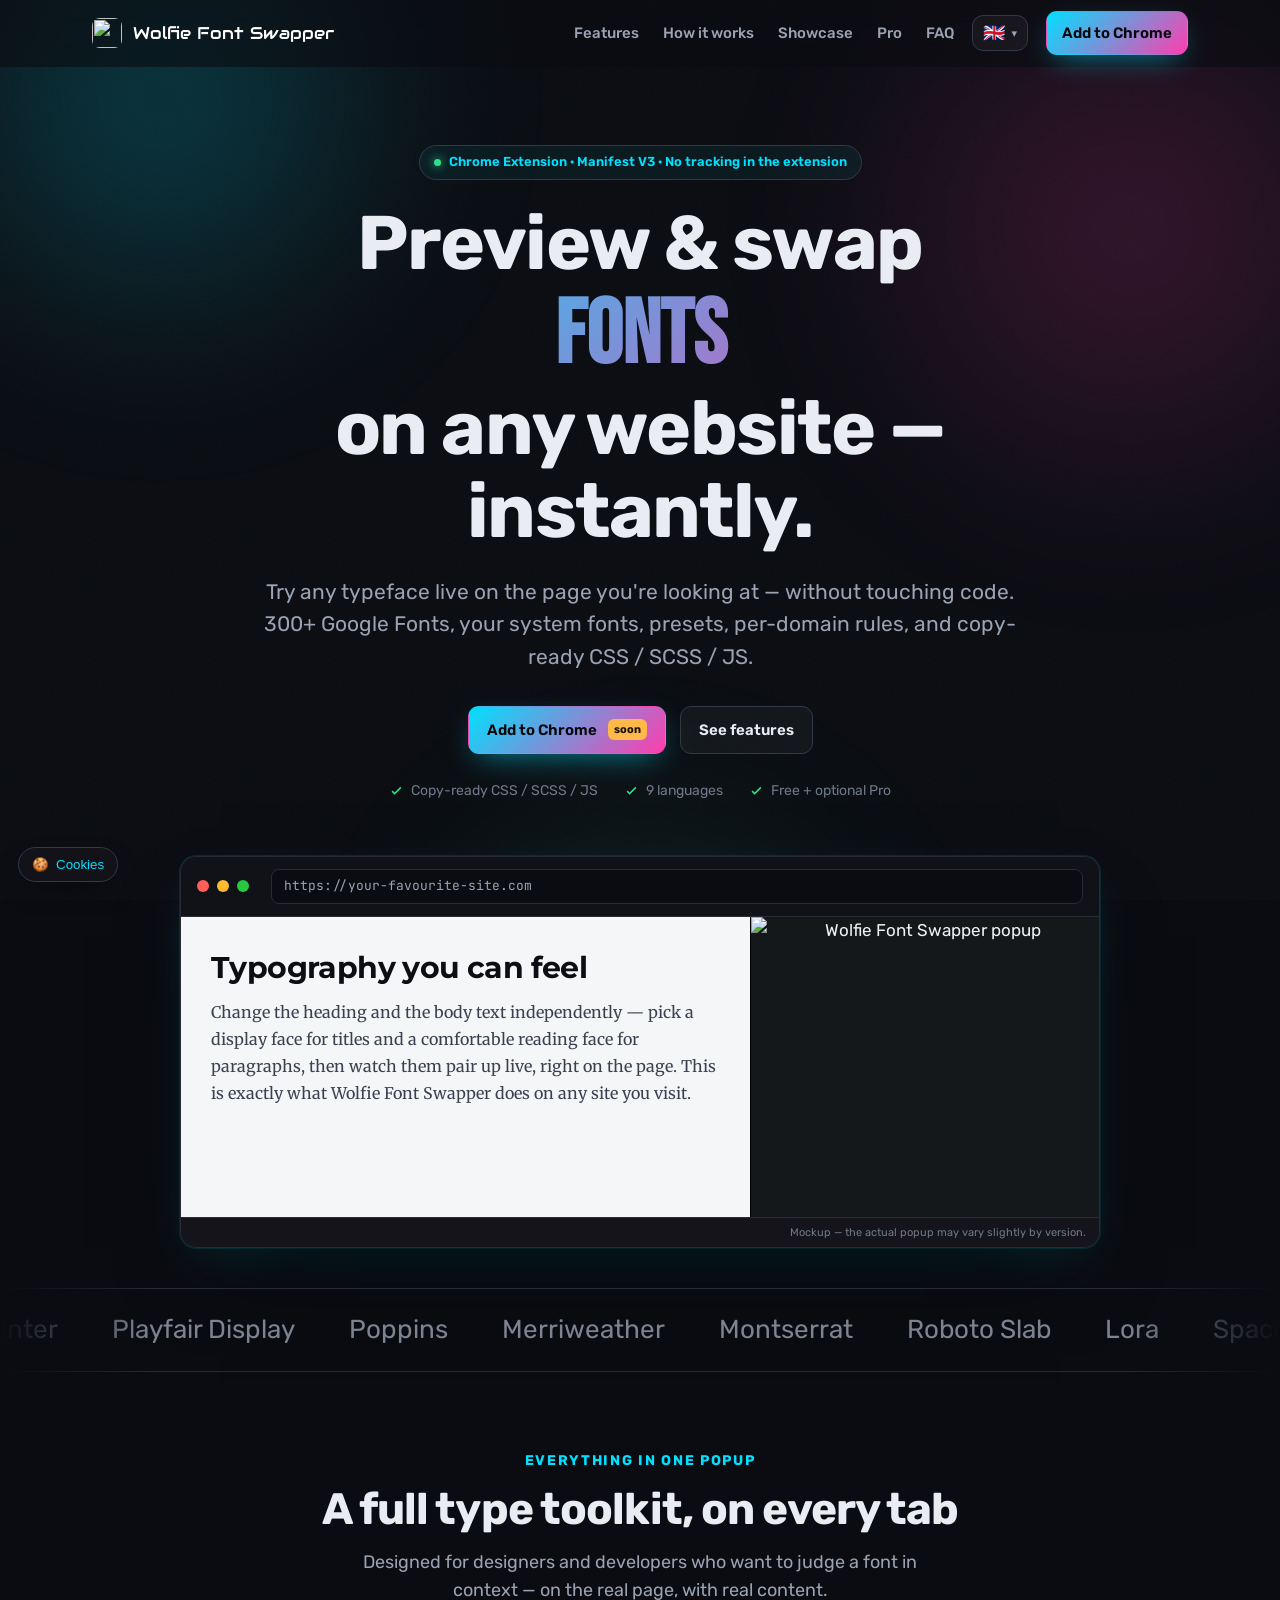
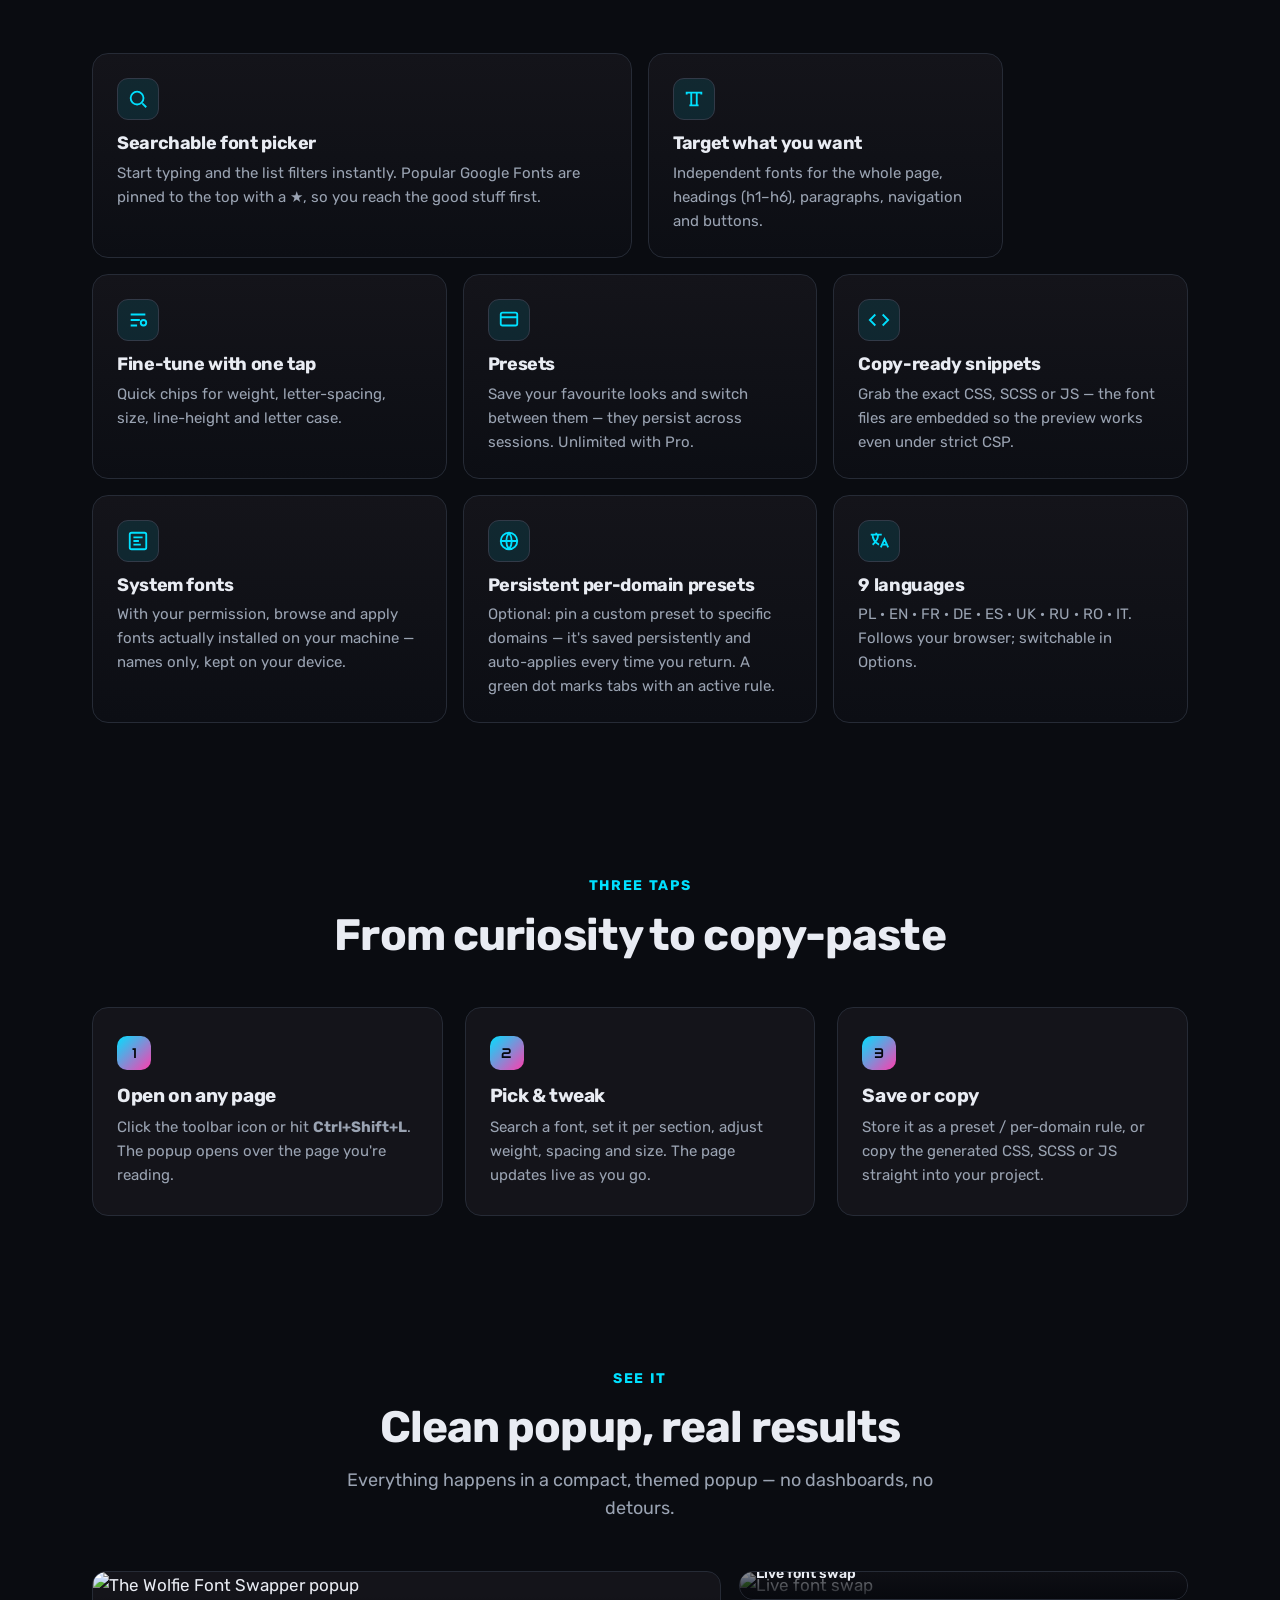
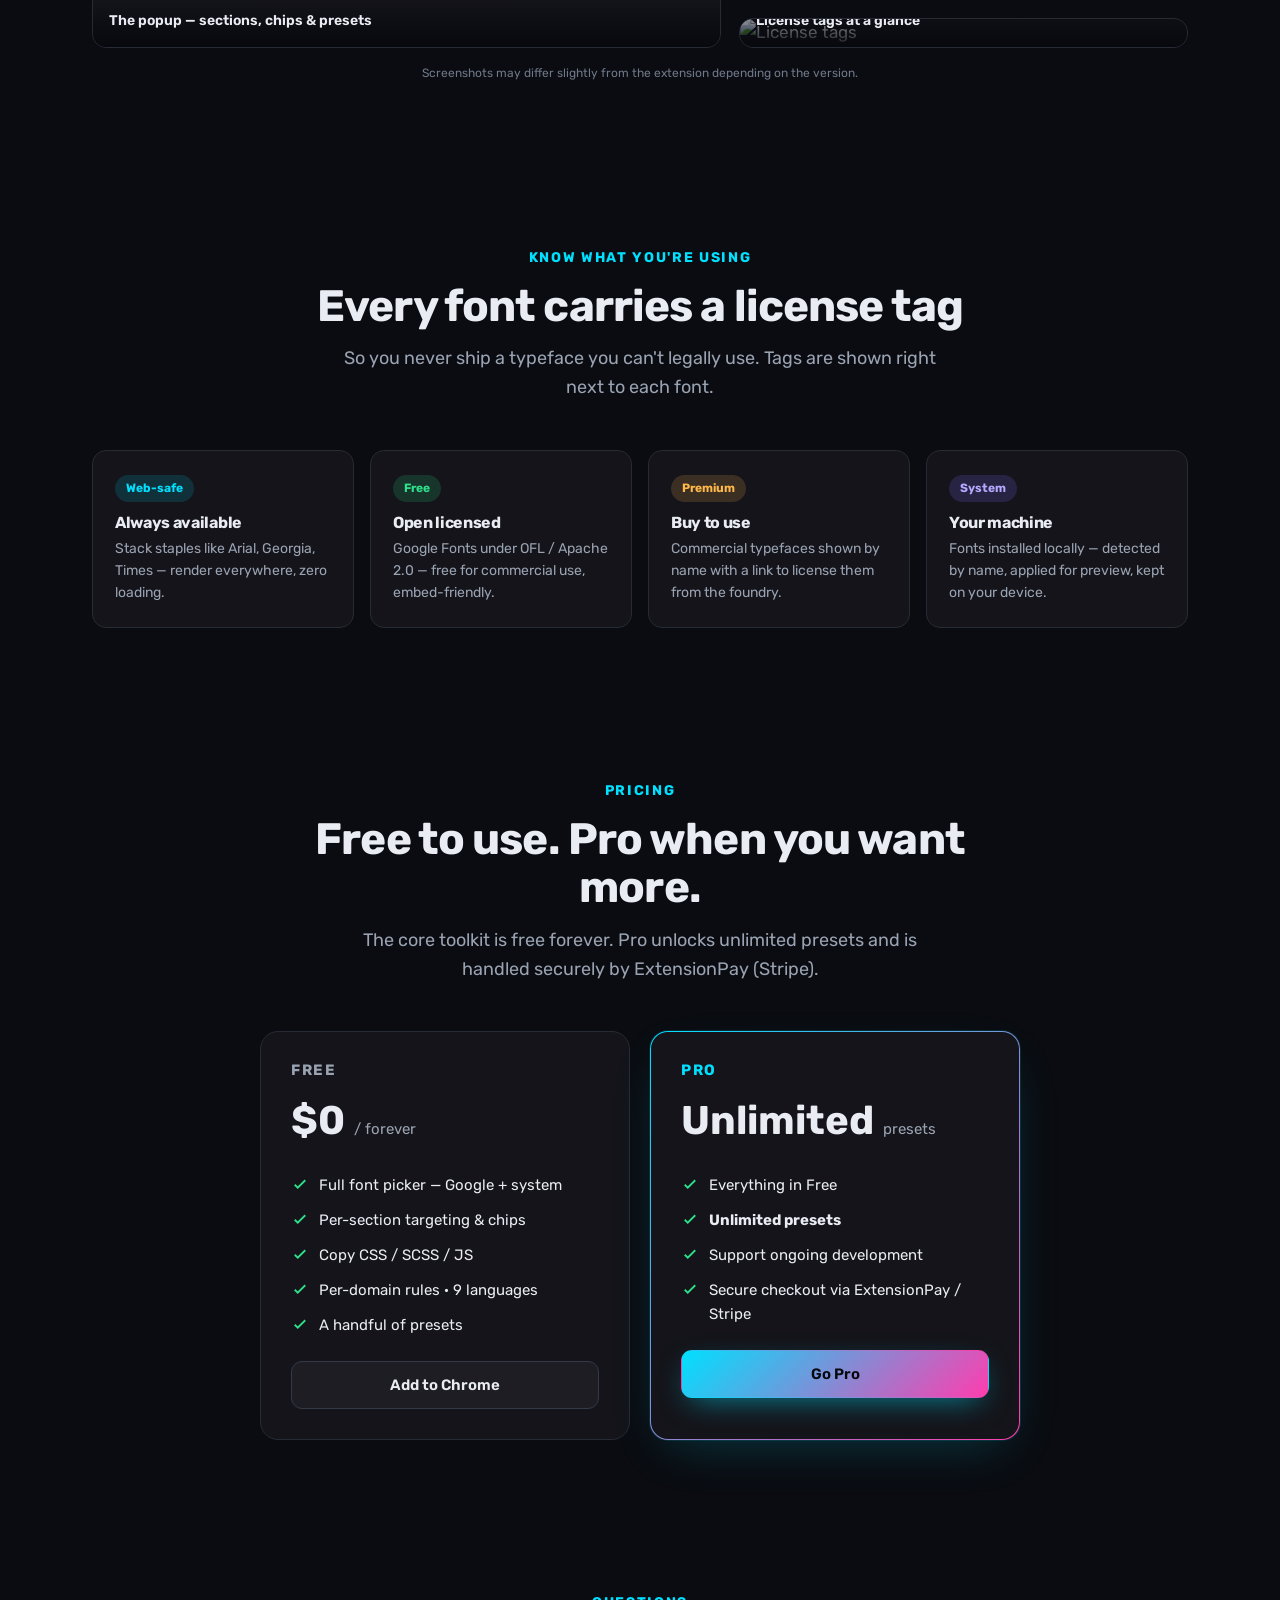
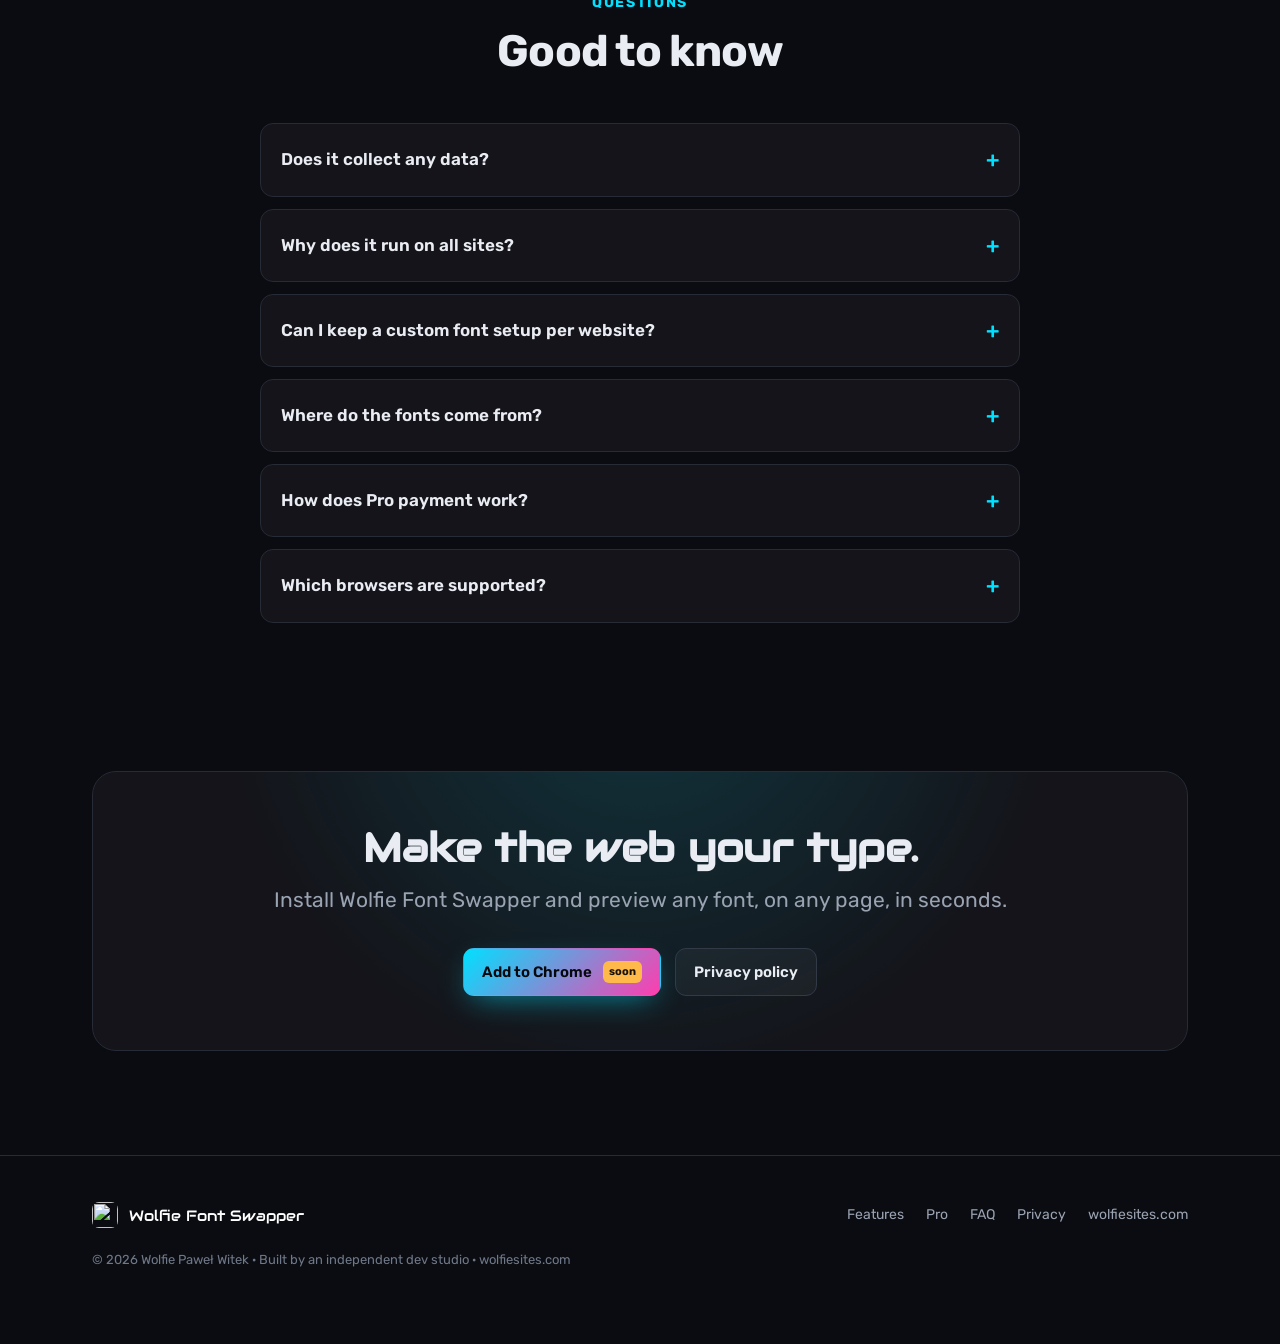
==== commit 601601d5: "feat(landing): cookie-settings button + bottom-left consent banner; site assets - fixed bottom-left " ====
--- a/store/site/index.html
+++ b/store/site/index.html
@@ -3,6 +3,32 @@
 <head>
 <meta charset="utf-8">
 <meta name="viewport" content="width=device-width, initial-scale=1">
+<!-- Google Analytics — loaded ONLY after the visitor allows analytics (consent
+     banner), and NEVER under Do-Not-Track / Global Privacy Control. Matches the
+     site's cookie policy; GA sets no cookies until consent is granted. -->
+<script>
+  window.dataLayer = window.dataLayer || [];
+  function gtag(){dataLayer.push(arguments);}
+  (function(){
+    var GA_ID='G-BZJ3T8C7CS', loaded=false;
+    function dnt(){ return navigator.doNotTrack=='1'||window.doNotTrack=='1'||navigator.msDoNotTrack=='1'||navigator.globalPrivacyControl===true; }
+    function granted(){
+      try{ if(window.wolfieConsent){ var s=window.wolfieConsent('status'); if(s) return s==='granted'; } }catch(e){}
+      return /(?:^|;\s*)wfs_consent=1(?:;|$)/.test(document.cookie);
+    }
+    function loadGA(){
+      if(loaded||dnt()) return; loaded=true;
+      gtag('js', new Date());
+      gtag('config', GA_ID);
+      var s=document.createElement('script'); s.async=true;
+      s.src='https://www.googletagmanager.com/gtag/js?id='+GA_ID;
+      document.head.appendChild(s);
+    }
+    if(dnt()) return;
+    if(granted()){ loadGA(); return; }
+    var t=setInterval(function(){ if(loaded){clearInterval(t);return;} if(granted()){ clearInterval(t); loadGA(); } }, 800);
+  })();
+</script>
 <meta name="theme-color" content="#0a0c11">
 <title>Wolfie Font Swapper — preview &amp; swap fonts on any page</title>
 <meta name="description" content="A Chrome extension to preview and swap fonts live on any website — Google Fonts + system fonts, presets, per-domain rules, and copyable CSS/SCSS/JS. No tracking.">
@@ -61,7 +87,7 @@
   background:rgba(10,12,17,.6);border-bottom:1px solid transparent;transition:border-color .3s,background .3s}
 header.nav.scrolled{border-color:var(--border);background:rgba(10,12,17,.82)}
 .nav-in{display:flex;align-items:center;gap:18px;height:66px}
-.brand{display:flex;align-items:center;gap:11px;font-family:"Audiowide";font-size:17px;color:#fff}
+.brand{display:flex;align-items:center;gap:11px;font-family:"Audiowide";font-size:17px;line-height:15px;color:#fff}
 .brand img{width:30px;height:30px;border-radius:8px}
 .nav-links{display:flex;gap:24px;margin-left:auto}
 .nav-links a{color:var(--muted);font-size:15px;font-weight:500;transition:color .2s}
@@ -162,6 +188,8 @@
 .demo-p{font-size:16px;line-height:1.7;color:#3a4150;margin:0;transition:font-family .2s ease}
 /* faux popup — extension palette (pink #ff3dae primary + cyan) */
 .demo-pop{--pp:#ff3dae;--pc:#00e0ff;background:#1e1e24;color:#f2f2f5;display:flex;flex-direction:column;border-left:1px solid #000}
+.demo-pop-real{padding:0;background:#15181b;overflow:hidden}
+.demo-pop-real img{display:block;width:100%;height:100%;object-fit:cover;object-position:top center}
 .dp-head{display:flex;align-items:center;gap:9px;font-family:"Audiowide",sans-serif;font-size:13px;color:#fff;
   padding:11px 13px;background:linear-gradient(90deg,var(--pc),var(--pp))}
 .dp-head img{width:24px;height:24px;border-radius:6px;background:rgba(0,0,0,.25)}
@@ -203,6 +231,16 @@
 .to-top:hover{transform:translateY(-2px);border-color:var(--cyan);background:rgba(20,20,26,.96)}
 .to-top.show{display:flex}
 
+/* cookie settings — reopen consent banner (fixed bottom-left) */
+.cookie-fab{position:fixed;left:18px;bottom:18px;z-index:90;display:inline-flex;align-items:center;gap:7px;
+  padding:9px 13px;border-radius:999px;border:1px solid var(--border2);background:rgba(20,20,26,.82);
+  backdrop-filter:blur(8px);color:var(--cyan);font:600 13px/1 inherit;cursor:pointer;
+  box-shadow:0 12px 30px -12px #000;transition:transform .2s,background .2s,border-color .2s}
+.cookie-fab:hover{transform:translateY(-2px);border-color:var(--cyan);background:rgba(20,20,26,.96)}
+/* hide the button while the consent banner is open (both sit bottom-left) */
+body:has(#we-consent) .cookie-fab{opacity:0;pointer-events:none;transform:translateY(8px)}
+@media(max-width:560px){.cookie-fab span{display:none}.cookie-fab{padding:9px}}
+
 /* lightbox */
 .lightbox{position:fixed;inset:0;z-index:100;display:none;align-items:center;justify-content:center;
   background:rgba(6,8,13,.86);backdrop-filter:blur(8px);padding:28px;cursor:zoom-out}
@@ -344,26 +382,8 @@
           <h3 class="demo-h" id="demoH" data-i18n="demo_h">Typography you can feel</h3>
           <p class="demo-p" id="demoP" data-i18n="demo_p">Change the heading and the body text independently — pick a display face for titles and a comfortable reading face for paragraphs, then watch them pair up live, right on the page. This is exactly what Wolfie Font Swapper does on any site you visit.</p>
         </div>
-        <aside class="demo-pop" id="demoPop" aria-label="Wolfie Font Swapper popup demo">
-          <div class="dp-head"><img src="/assets/logo.png" alt=""> Wolfie Font Swapper</div>
-          <div class="dp-body">
-            <div class="dp-field">
-              <span class="dp-label" data-i18n="dp_headings">Headings</span>
-              <div class="dd" data-target="h">
-                <button class="dd-btn" type="button"><span class="dd-val">Playfair Display</span><span class="dd-chev">▾</span></button>
-                <ul class="dd-list"></ul>
-              </div>
-            </div>
-            <div class="dp-field">
-              <span class="dp-label" data-i18n="dp_paragraph">Paragraph</span>
-              <div class="dd" data-target="p">
-                <button class="dd-btn" type="button"><span class="dd-val">Merriweather</span><span class="dd-chev">▾</span></button>
-                <ul class="dd-list"></ul>
-              </div>
-            </div>
-            <div class="dp-chips"><span class="dp-chip on">Bold</span><span class="dp-chip">M</span><span class="dp-chip on">1.8</span><span class="dp-chip">Aa</span></div>
-            <button class="dp-copy" type="button">⧉ Copy CSS</button>
-          </div>
+        <aside class="demo-pop demo-pop-real" aria-label="Wolfie Font Swapper popup">
+          <img src="/assets/real-widget.png" alt="Wolfie Font Swapper popup" loading="lazy">
         </aside>
       </div>
       <div class="mock-note" data-i18n="mock_note">Mockup — the actual popup may vary slightly by version.</div>
@@ -569,8 +589,11 @@
 
 <!-- WolfieEye consent drop-in (banner + cookie + DNT/GPC + tracker gate) -->
 <script defer src="https://eye.wolfiecloud.com/consent.js"
-  data-domain="wfs.wolfiesites.com" data-cookie="wfs_consent"
-  data-position="bottom" data-policy="/policy/"></script>
+  data-domain="wfs.wolfiesites.com" data-text="We use analytics — WolfieEye (cookieless) and Google Analytics — only with your consent. Allow to enable them; a cookie remembers your choice." data-cookie="wfs_consent"
+  data-position="bottom-left" data-policy="/policy/"></script>
+
+<button id="cookieBtn" class="cookie-fab" type="button" aria-label="Cookie settings" title="Cookie settings"
+  onclick="window.wolfieConsent&amp;&amp;window.wolfieConsent('reset')">🍪 <span data-i18n="foot_cookies">Cookies</span></button>
 
 <button id="toTop" class="to-top" type="button" aria-label="Back to top" title="Back to top">↑</button>
 
@@ -674,38 +697,11 @@
   });
 }
 
-// interactive faux-popup demo: animated dropdowns drive the page live,
-// and an auto-loop demonstrates the workflow until the user takes over.
+// hero demo: live font-swap on the demo page (the popup is the real screenshot)
 (function(){
-  const pop=document.getElementById('demoPop'); if(!pop) return;
   const H=document.getElementById('demoH'), P=document.getElementById('demoP');
-  const fonts=[
-    ['Playfair Display','serif','Free'],['Merriweather','serif','Free'],
-    ['Montserrat','sans-serif','Free'],['Poppins','sans-serif','Free'],
-    ['Space Grotesk','sans-serif','Free'],['Rubik','sans-serif','Free'],
-    ['Lobster','cursive','Free'],['Bebas Neue','sans-serif','Free'],
-    ['Georgia','serif','Web-safe'],['Helvetica','sans-serif','Premium']
-  ];
-  const dds={};
-  let stopped=false;
-  const closeAll=()=>pop.querySelectorAll('.dd').forEach(d=>d.classList.remove('open'));
-  const stop=()=>{ stopped=true; };
-  pop.querySelectorAll('.dd').forEach(dd=>{
-    const t=dd.dataset.target, list=dd.querySelector('.dd-list'),
-          btn=dd.querySelector('.dd-btn'), val=dd.querySelector('.dd-val');
-    list.innerHTML=fonts.map(f=>'<li class="dd-item" data-f="'+f[0]+'" data-fam="'+f[1]+'" style="font-family:&quot;'+f[0]+'&quot;,'+f[1]+'">'+f[0]+'<span class="dd-tag '+f[2].toLowerCase().replace(/[^a-z]/g,'')+'">'+f[2]+'</span></li>').join('');
-    dds[t]={dd,list,val};
-    btn.addEventListener('click',e=>{ e.stopPropagation(); stop(); const o=dd.classList.contains('open'); closeAll(); if(!o) dd.classList.add('open'); });
-    list.querySelectorAll('.dd-item').forEach(li=>{
-      li.addEventListener('click',()=>{ stop(); choose(t,li.dataset.f,li.dataset.fam); dd.classList.remove('open'); });
-    });
-  });
-  function mark(t,name){ dds[t].list.querySelectorAll('.dd-item').forEach(li=>li.classList.toggle('sel',li.dataset.f===name)); }
-  function choose(t,name,fam){ dds[t].val.textContent=name; mark(t,name); (t==='h'?H:P).style.fontFamily='"'+name+'", '+fam; }
-  choose('h','Playfair Display','serif'); choose('p','Merriweather','serif');
-  document.addEventListener('click',e=>{ if(!pop.contains(e.target)) closeAll(); });
-
-  // auto demo
+  if(!H||!P) return;
+  H.style.fontFamily='"Playfair Display", serif'; P.style.fontFamily='"Merriweather", serif';
   if(window.matchMedia&&matchMedia('(prefers-reduced-motion: reduce)').matches) return;
   const seq=[
     ['h','Montserrat','sans-serif'],['p','Rubik','sans-serif'],
@@ -714,16 +710,7 @@
     ['h','Playfair Display','serif'],['p','Merriweather','serif']
   ];
   let k=0;
-  (function step(){
-    if(stopped) return;
-    const [t,name,fam]=seq[k%seq.length]; k++;
-    const dd=dds[t].dd; closeAll(); dd.classList.add('open');
-    setTimeout(()=>{ if(!stopped) mark(t,name); },420);
-    setTimeout(()=>{ if(!stopped) choose(t,name,fam); },820);
-    setTimeout(()=>{ if(!stopped) dd.classList.remove('open'); },1500);
-    setTimeout(step,2400);
-  })();
-  setTimeout(()=>{ /* start after first paint */ },0);
+  setInterval(()=>{ const [t,name,fam]=seq[k%seq.length]; k++; (t==='h'?H:P).style.fontFamily='"'+name+'", '+fam; }, 2000);
 })();
 
 // lightbox for showcase images
